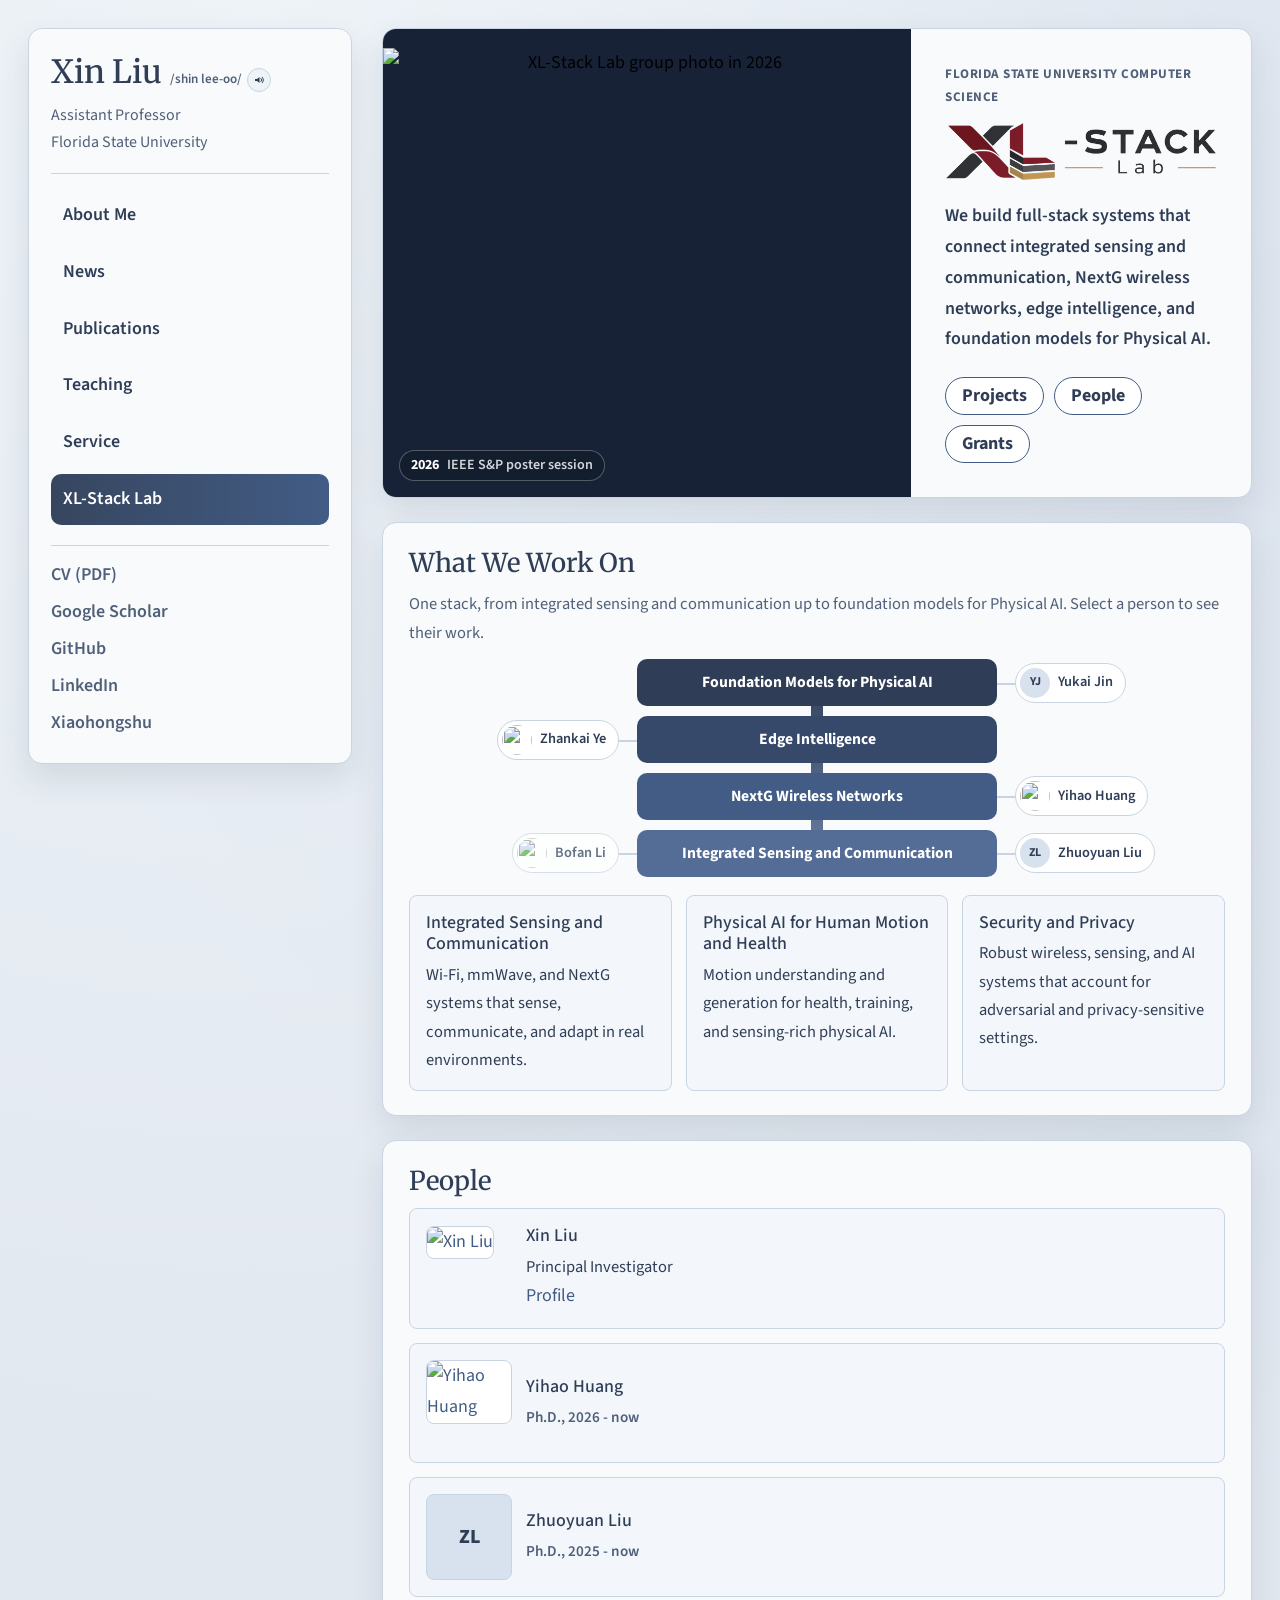
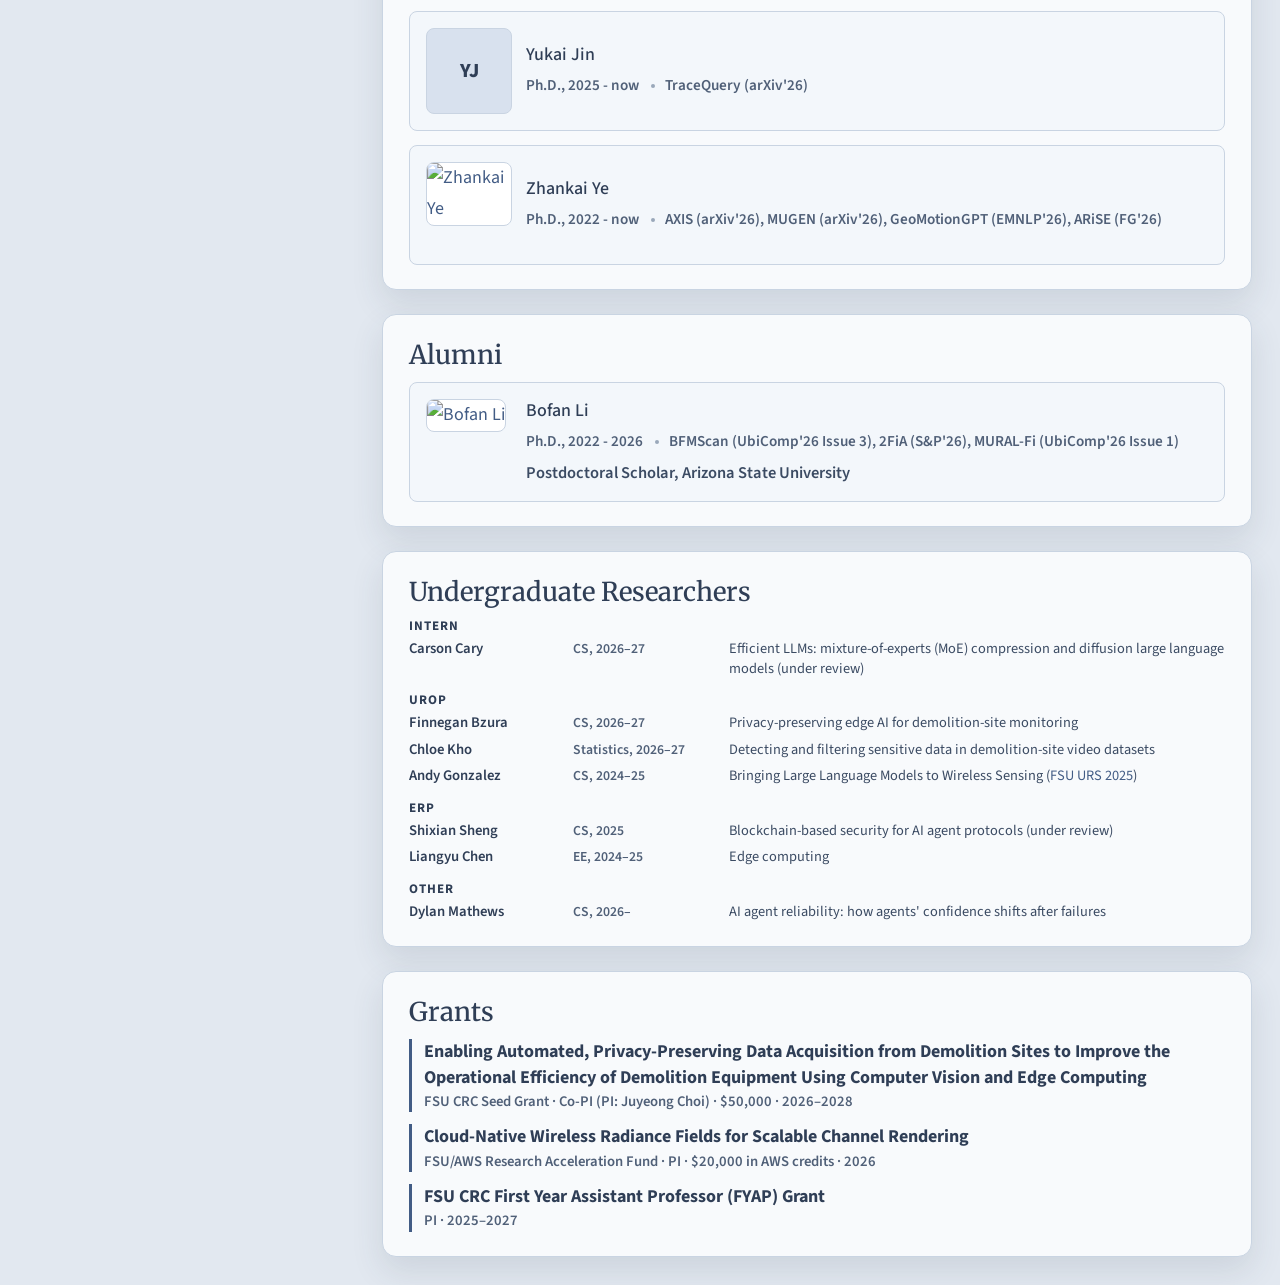
==== lab.html @ 87cdba5b "List TraceQuery as arXiv 2026 with a Paper placeholder, like the other preprints" ====
<!DOCTYPE html>
<html lang="en">
<head>
  <meta charset="UTF-8">
  <meta name="viewport" content="width=device-width, initial-scale=1.0">
  <title>XL-Stack Lab | Xin Liu</title>
  <link rel="icon" type="image/png" href="Figure/headshot.png">
  <link rel="preconnect" href="https://fonts.googleapis.com">
  <link rel="preconnect" href="https://fonts.gstatic.com" crossorigin>
  <link href="https://fonts.googleapis.com/css2?family=Merriweather:wght@700&family=Source+Sans+3:wght@400;500;600;700&display=swap" rel="stylesheet">
  <link rel="stylesheet" href="https://stackpath.bootstrapcdn.com/bootstrap/4.5.0/css/bootstrap.min.css">
  <link rel="stylesheet" href="css/homepage.css?v=20261010-service4">
  <link rel="stylesheet" href="css/lab.css?v=20261011-tree5">
</head>
<body class="lab-page">
  <div class="site-shell">
    <aside class="sidebar" aria-label="Section Navigation">
      <div class="sidebar-inner">
      <div class="brand-block">
        <h1 class="brand-name">
          <span class="name-text">Xin Liu</span>
          <span class="name-meta">
            <span class="pronunciation" aria-label="Pronunciation">/shin lee-oo/</span>
            <button class="audio-btn" id="play-name" type="button" aria-label="Play pronunciation" title="Play pronunciation">
              <svg viewBox="0 0 24 24" aria-hidden="true">
                <path d="M4 14h4l5 4V6L8 10H4z" fill="currentColor"></path>
                <path d="M16 9a4 4 0 0 1 0 6" fill="none" stroke="currentColor" stroke-width="2" stroke-linecap="round"></path>
                <path d="M18.5 6.5a7.5 7.5 0 0 1 0 11" fill="none" stroke="currentColor" stroke-width="2" stroke-linecap="round"></path>
              </svg>
            </button>
          </span>
        </h1>
        <p class="brand-role">
          <button class="brand-role-link" type="button" onclick="window.location.href='https://mapmyvisitors.com/web/1c5sw'" aria-label="Open website visitor analytics page">Assistant Professor</button><br>
          Florida State University
        </p>
        <audio id="name-audio" src="Figure/name_pronun.mp3"></audio>
      </div>
        <nav class="section-nav" id="section-nav">
          <a href="index.html#about" class="section-link">About Me</a>
          <a href="index.html#news" class="section-link">News</a>
          <div class="section-nav-item publication-nav-zone" id="publication-nav-zone">
            <a href="index.html#publications" class="section-link" id="publication-nav-link">Publications</a>
            <div class="area-nav-block publication-area-panel" id="publication-area-panel" aria-hidden="true">
              <div id="area-nav-title" class="area-nav-title">Browse by Research Area</div>
              <nav id="area-nav" class="area-nav" aria-labelledby="area-nav-title">
                <a class="area-nav-link" href="index.html#publications">Selected</a>
                <a class="area-nav-link" href="index.html#publications">Multimodal Sensing &amp; ISAC</a>
                <a class="area-nav-link" href="index.html#publications">Physical AI &amp; Human-Centered Intelligence</a>
                <a class="area-nav-link" href="index.html#publications">Foundation Models &amp; Generative AI</a>
                <a class="area-nav-link" href="index.html#publications">IoT, Edge Intelligence &amp; CPS</a>
                <a class="area-nav-link" href="index.html#publications">NextG Wireless &amp; Networked Systems</a>
                <a class="area-nav-link" href="index.html#publications">Trustworthy AI, Sensing &amp; Security</a>
                <a class="area-nav-link" href="index.html#publications">Battery-Free &amp; Sustainable IoT</a>
                <a class="area-nav-link" href="index.html#publications">All</a>
              </nav>
            </div>
          </div>
          <a href="index.html#teaching" class="section-link">Teaching</a>
          <a href="index.html#service" class="section-link">Service</a>
          <a href="lab.html" class="section-link active">XL-Stack Lab</a>
        </nav>
        <div class="sidebar-meta">
          <a href="./publication/cv_xinliu_fsu.pdf" target="_blank" rel="noopener noreferrer">CV (PDF)</a>
          <a href="https://scholar.google.com/citations?user=w-GyGM4AAAAJ&hl=en" target="_blank" rel="noopener noreferrer">Google Scholar</a>
          <a href="https://github.com/xlstacklab" target="_blank" rel="noopener noreferrer">GitHub</a>
          <a href="https://www.linkedin.com/in/xin-liu-57a834229/" target="_blank" rel="noopener noreferrer">LinkedIn</a>
          <a href="https://www.xiaohongshu.com/user/profile/6011a155000000000101c7c3" target="_blank" rel="noopener noreferrer">Xiaohongshu</a>
        </div>
      </div>
    </aside>

    <main class="content-area lab-content">
      <header class="lab-hero">
        <div class="lab-photo-stage lab-photo-carousel" aria-label="XL-Stack Lab photo carousel">
          <div class="lab-photo-track">
            <figure class="lab-photo-slide" style="--slide-image: url('Figure/group_2026.jpg');">
              <button class="lab-photo-open" type="button" data-photo-src="Figure/group_2026.jpg" data-photo-alt="XL-Stack Lab group photo in 2026" aria-label="Open 2026 XL-Stack Lab photo">
                <img src="Figure/group_2026.jpg" alt="XL-Stack Lab group photo in 2026">
              </button>
              <figcaption>
                <span>2026</span>
                <span>IEEE S&amp;P poster session</span>
              </figcaption>
            </figure>
          </div>
        </div>
        <div class="lab-hero-copy">
          <p class="lab-kicker">Florida State University Computer Science</p>
          <h1 class="lab-logo-title">
            <img src="Figure/xl-stack-logo-horizontal.png" alt="XL-Stack Lab" width="1068" height="232">
          </h1>
          <p>
            We build full-stack systems that connect integrated sensing and communication,
            NextG wireless networks, edge intelligence, and foundation models for Physical AI.
          </p>
          <div class="lab-hero-actions">
            <a href="#projects">Projects</a>
            <a href="#people">People</a>
            <a href="#grants">Grants</a>
          </div>
        </div>
      </header>

      <section id="projects" class="panel lab-focus-panel">
        <div class="panel-head">
          <h2>What We Work On</h2>
        </div>
        <div class="stack-tree-wrap">
          <p class="stack-tree-intro">One stack, from integrated sensing and communication up to foundation models for Physical AI. Select a person to see their work.</p>
          <div class="stack-tree" id="stack-tree"></div>
        </div>
        <div class="focus-grid">
          <article>
            <h3>Integrated Sensing and Communication</h3>
            <p>Wi-Fi, mmWave, and NextG systems that sense, communicate, and adapt in real environments.</p>
          </article>
          <article>
            <h3>Physical AI for Human Motion and Health</h3>
            <p>Motion understanding and generation for health, training, and sensing-rich physical AI.</p>
          </article>
          <article>
            <h3>Security and Privacy</h3>
            <p>Robust wireless, sensing, and AI systems that account for adversarial and privacy-sensitive settings.</p>
          </article>
        </div>
      </section>

      <section id="people" class="panel">
        <div class="panel-head">
          <h2>People</h2>
        </div>
        <div class="people-grid">
          <article class="person-card principal-card">
            <a class="person-photo-link" href="index.html" aria-label="Open Xin Liu profile">
              <img src="Figure/headshot-team.png?v=20260702b" alt="Xin Liu">
            </a>
            <div class="person-copy">
              <h3>Xin Liu</h3>
              <p>Principal Investigator</p>
              <a href="index.html">Profile</a>
            </div>
          </article>
          <article class="person-card">
            <a class="person-photo-link" href="https://timmyisnotfat.github.io/" target="_blank" rel="noopener noreferrer" aria-label="Open Yihao Huang website">
              <img src="Figure/yihao-huang.png" alt="Yihao Huang">
            </a>
            <div class="person-copy">
              <h3><a href="https://timmyisnotfat.github.io/" target="_blank" rel="noopener noreferrer">Yihao Huang</a></h3>
              <p class="person-line"><span class="person-meta">Ph.D., 2026 - now</span></p>
            </div>
          </article>
          <article class="person-card">
            <div class="person-initials">ZL</div>
            <div class="person-copy">
              <h3>Zhuoyuan Liu</h3>
              <p class="person-line"><span class="person-meta">Ph.D., 2025 - now</span></p>
            </div>
          </article>
          <article class="person-card">
            <div class="person-initials">YJ</div>
            <div class="person-copy">
              <h3>Yukai Jin</h3>
              <p class="person-line">
                <span class="person-meta">Ph.D., 2025 - now</span>
                <span class="person-work">TraceQuery (<a href="https://github.com/fish1928/tracequery" target="_blank" rel="noopener noreferrer">arXiv'26</a>)</span>
              </p>
            </div>
          </article>
          <article class="person-card">
            <a class="person-photo-link" href="https://jye16.github.io" target="_blank" rel="noopener noreferrer" aria-label="Open Zhankai Ye website">
              <img src="Figure/zhankai-ye.jpg" alt="Zhankai Ye">
            </a>
            <div class="person-copy">
              <h3><a href="https://jye16.github.io" target="_blank" rel="noopener noreferrer">Zhankai Ye</a></h3>
              <p class="person-line">
                <span class="person-meta">Ph.D., 2022 - now</span>
                <span class="person-work">AXIS (<a href="https://arxiv.org/abs/2610.11005" target="_blank" rel="noopener noreferrer">arXiv'26</a>), MUGEN (<a href="https://arxiv.org/abs/2607.27581" target="_blank" rel="noopener noreferrer">arXiv'26</a>), GeoMotionGPT (<a href="https://arxiv.org/abs/2601.07632" target="_blank" rel="noopener noreferrer">EMNLP'26</a>), ARiSE (<a href="https://doi.org/10.1109/FG67764.2026.11557074" target="_blank" rel="noopener noreferrer">FG'26</a>)</span>
              </p>
            </div>
          </article>
        </div>
      </section>

      <section class="panel">
        <div class="panel-head">
          <h2>Alumni</h2>
        </div>
        <div class="alumni-grid">
          <article class="person-card alumni-card">
            <a class="person-photo-link" href="https://bofan1120.github.io/" target="_blank" rel="noopener noreferrer" aria-label="Open Bofan Li website">
              <img src="Figure/bofan-li.jpg" alt="Bofan Li">
            </a>
            <div class="person-copy">
              <h3><a href="https://bofan1120.github.io/" target="_blank" rel="noopener noreferrer">Bofan Li</a></h3>
              <p class="person-line">
                <span class="person-meta">Ph.D., 2022 - 2026</span>
                <span class="person-work">BFMScan (<a href="https://doi.org/10.1145/3832009" target="_blank" rel="noopener noreferrer">UbiComp'26 Issue 3</a>), 2FiA (<a href="https://doi.org/10.1109/SP63933.2026.00087" target="_blank" rel="noopener noreferrer">S&amp;P'26</a>), MURAL-Fi (<a href="https://doi.org/10.1145/3790111" target="_blank" rel="noopener noreferrer">UbiComp'26 Issue 1</a>)</span>
              </p>
              <p class="person-position"><a href="https://labs.engineering.asu.edu/cnsg/" target="_blank" rel="noopener noreferrer">Postdoctoral Scholar, Arizona State University</a></p>
            </div>
          </article>
        </div>
      </section>

      <section id="undergraduates" class="panel">
        <div class="panel-head">
          <h2>Undergraduate Researchers</h2>
        </div>
        <div class="undergrad-list">
          <div class="undergrad-group">
            <h3 class="undergrad-program">Intern</h3>
            <ul class="undergrad-items">
              <li><span class="undergrad-name">Carson Cary</span> <span class="undergrad-meta">CS, 2026&ndash;27</span><span class="undergrad-topic">Efficient LLMs: mixture-of-experts (MoE) compression and diffusion large language models (under review)</span></li>
            </ul>
          </div>
          <div class="undergrad-group">
            <h3 class="undergrad-program">UROP</h3>
            <ul class="undergrad-items">
              <li><span class="undergrad-name">Finnegan Bzura</span> <span class="undergrad-meta">CS, 2026&ndash;27</span><span class="undergrad-topic">Privacy-preserving edge AI for demolition-site monitoring</span></li>
              <li><span class="undergrad-name">Chloe Kho</span> <span class="undergrad-meta">Statistics, 2026&ndash;27</span><span class="undergrad-topic">Detecting and filtering sensitive data in demolition-site video datasets</span></li>
              <li><span class="undergrad-name">Andy Gonzalez</span> <span class="undergrad-meta">CS, 2024&ndash;25</span><span class="undergrad-topic">Bringing Large Language Models to Wireless Sensing (<a href="https://cre.fsu.edu/research-symposium/18531">FSU URS 2025</a>)</span></li>
            </ul>
          </div>
          <div class="undergrad-group">
            <h3 class="undergrad-program">ERP</h3>
            <ul class="undergrad-items">
              <li><span class="undergrad-name">Shixian Sheng</span> <span class="undergrad-meta">CS, 2025</span><span class="undergrad-topic">Blockchain-based security for AI agent protocols (under review)</span></li>
              <li><span class="undergrad-name">Liangyu Chen</span> <span class="undergrad-meta">EE, 2024&ndash;25</span><span class="undergrad-topic">Edge computing</span></li>
            </ul>
          </div>
          <div class="undergrad-group">
            <h3 class="undergrad-program">Other</h3>
            <ul class="undergrad-items">
              <li><span class="undergrad-name">Dylan Mathews</span> <span class="undergrad-meta">CS, 2026&ndash;</span><span class="undergrad-topic">AI agent reliability: how agents' confidence shifts after failures</span></li>
            </ul>
          </div>
        </div>
      </section>

      <section id="grants" class="panel">
        <div class="panel-head">
          <h2>Grants</h2>
        </div>
        <ul class="grant-list">
          <li>
            <span class="grant-title">Enabling Automated, Privacy-Preserving Data Acquisition from Demolition Sites to Improve the Operational Efficiency of Demolition Equipment Using Computer Vision and Edge Computing</span>
            <span class="grant-meta">FSU CRC Seed Grant &middot; Co-PI (PI: Juyeong Choi) &middot; $50,000 &middot; 2026&ndash;2028</span>
          </li>
          <li>
            <span class="grant-title">Cloud-Native Wireless Radiance Fields for Scalable Channel Rendering</span>
            <span class="grant-meta">FSU/AWS Research Acceleration Fund &middot; PI &middot; $20,000 in AWS credits &middot; 2026</span>
          </li>
          <li>
            <span class="grant-title">FSU CRC First Year Assistant Professor (FYAP) Grant</span>
            <span class="grant-meta">PI &middot; 2025&ndash;2027</span>
          </li>
        </ul>
      </section>

    </main>
  </div>
  <div class="lab-photo-modal" id="lab-photo-modal" aria-hidden="true">
    <button class="lab-photo-modal-backdrop" type="button" data-lab-photo-close aria-label="Close photo viewer"></button>
    <div class="lab-photo-modal-dialog" role="dialog" aria-modal="true" aria-label="Team photo viewer">
      <button class="lab-photo-modal-close" type="button" data-lab-photo-close aria-label="Close photo viewer">&times;</button>
      <img class="lab-photo-modal-img" id="lab-photo-modal-img" alt="">
    </div>
  </div>
  <script>
    document.getElementById("play-name")?.addEventListener("click", () => {
      const audio = document.getElementById("name-audio");
      if (!audio) {
        return;
      }
      audio.currentTime = 0;
      audio.play();
    });

    const photoModal = document.getElementById("lab-photo-modal");
    const photoModalImg = document.getElementById("lab-photo-modal-img");

    document.querySelectorAll(".lab-photo-open").forEach((button) => {
      button.addEventListener("click", () => {
        if (!photoModal || !photoModalImg) {
          return;
        }

        photoModalImg.src = button.dataset.photoSrc || "";
        photoModalImg.alt = button.dataset.photoAlt || "XL-Stack Lab photo";
        photoModal.classList.add("is-open");
        photoModal.setAttribute("aria-hidden", "false");
        document.body.classList.add("lab-photo-modal-open");
      });
    });

    const closePhotoModal = () => {
      if (!photoModal || !photoModalImg) {
        return;
      }

      photoModal.classList.remove("is-open");
      photoModal.setAttribute("aria-hidden", "true");
      document.body.classList.remove("lab-photo-modal-open");
      photoModalImg.removeAttribute("src");
    };

    document.querySelectorAll("[data-lab-photo-close]").forEach((button) => {
      button.addEventListener("click", closePhotoModal);
    });

    document.addEventListener("keydown", (event) => {
      if (event.key === "Escape" && photoModal?.classList.contains("is-open")) {
        closePhotoModal();
      }
    });
  </script>
  <script>
    // XL-Stack tree. Layers are the four directions in the lab tagline, listed top to bottom; keep them broad.
    // Each member is a branch on one layer. Clicking a branch pops up that member's card from the People or
    // Alumni section; clicking the pop-up scrolls to the card. To add a member, add their person card below
    // and one line here (the name must match the card's name).
    const STACK_LAYERS = [
      { id: "fm", name: "Foundation Models for Physical AI" },
      { id: "edge", name: "Edge Intelligence" },
      { id: "net", name: "NextG Wireless Networks" },
      { id: "isac", name: "Integrated Sensing and Communication" },
    ];

    const STACK_PEOPLE = [
      { name: "Yukai Jin", layer: "fm" },
      { name: "Zhankai Ye", layer: "edge" },
      { name: "Yihao Huang", layer: "net" },
      { name: "Bofan Li", layer: "isac", alumni: true },
      { name: "Zhuoyuan Liu", layer: "isac" },
    ];

    (() => {
      const wrap = document.querySelector(".stack-tree-wrap");
      const tree = document.getElementById("stack-tree");
      if (!wrap || !tree) {
        return;
      }

      const cards = new Map();
      document.querySelectorAll(".person-card").forEach((card) => {
        const name = card.querySelector("h3")?.textContent.trim();
        if (name) cards.set(name, card);
      });

      const el = (tag, className, text) => {
        const node = document.createElement(tag);
        if (className) node.className = className;
        if (text) node.textContent = text;
        return node;
      };

      const popover = el("div", "stack-popover");
      popover.hidden = true;
      popover.tabIndex = 0;
      popover.setAttribute("role", "button");
      wrap.append(popover);
      let current = null;

      const close = () => {
        popover.hidden = true;
        current?.button.setAttribute("aria-expanded", "false");
        current = null;
      };

      const jump = () => {
        const card = current && cards.get(current.person.name);
        close();
        if (!card) {
          return;
        }
        card.scrollIntoView({ behavior: "smooth", block: "center" });
        card.classList.remove("is-highlight");
        void card.offsetWidth; // restart the highlight animation
        card.classList.add("is-highlight");
      };

      const open = (person, button) => {
        if (current?.button === button) {
          close();
          return;
        }
        close();
        const card = cards.get(person.name);
        if (!card) {
          return;
        }
        const copy = card.cloneNode(true);
        copy.classList.remove("is-highlight");
        popover.replaceChildren(copy);
        popover.setAttribute("aria-label", `Go to ${person.name}`);
        popover.hidden = false;
        const box = wrap.getBoundingClientRect();
        const anchor = button.getBoundingClientRect();
        const width = popover.offsetWidth;
        const left = Math.min(Math.max(anchor.left - box.left + anchor.width / 2 - width / 2, 0), box.width - width);
        popover.style.left = `${left}px`;
        popover.style.top = `${anchor.bottom - box.top + 8}px`;
        button.setAttribute("aria-expanded", "true");
        current = { person, button };
      };

      popover.addEventListener("click", (event) => {
        if (event.target.closest("a")) {
          return; // links inside the card still open normally
        }
        jump();
      });
      popover.addEventListener("keydown", (event) => {
        if (event.key === "Enter" || event.key === " ") {
          event.preventDefault();
          jump();
        }
      });
      document.addEventListener("click", (event) => {
        if (current && !popover.contains(event.target) && !event.target.closest(".stack-person")) {
          close();
        }
      });
      document.addEventListener("keydown", (event) => {
        if (event.key === "Escape" && current) {
          close();
        }
      });

      STACK_LAYERS.forEach((layer, i) => {
        const row = el("div", "stack-row");
        const left = el("div", "stack-branch stack-branch-left");
        const right = el("div", "stack-branch stack-branch-right");
        const trunk = el("div", "stack-trunk");
        trunk.append(el("span", "stack-layer-name", layer.name));
        STACK_PEOPLE.filter((p) => p.layer === layer.id).forEach((person, k) => {
          const card = cards.get(person.name);
          const button = el("button", `stack-person${person.alumni ? " is-alumni" : ""}`);
          button.type = "button";
          button.setAttribute("aria-expanded", "false");
          const photo = card?.querySelector(".person-photo-link img, .person-card > img");
          const avatar = photo
            ? Object.assign(el("img", "stack-avatar"), { src: photo.getAttribute("src"), alt: "" })
            : el("span", "stack-avatar stack-initials", card?.querySelector(".person-initials")?.textContent.trim() || "");
          button.append(avatar, el("span", "stack-person-name", person.name));
          button.addEventListener("click", () => open(person, button));
          ((i + k) % 2 === 0 ? right : left).append(button); // branches alternate sides going up the trunk
        });
        row.append(left, trunk, right);
        tree.append(row);
      });
    })();
  </script>
</body>
</html>
---- css/homepage.css ----
:root {
  --bg: #e2e8f0;
  --panel-bg: #f8fafc;
  --ink: #2f3e56;
  --muted: #506078;
  --accent: #425c85;
  --accent-strong: #37465f;
  --accent-deep: #2f3e56;
  --accent-soft: #d8e1ee;
  --line: #c9d4e2;
  --shadow: 0 14px 32px rgba(47, 62, 86, 0.12);
  --radius: 14px;
}

* {
  box-sizing: border-box;
}

html {
  scroll-behavior: smooth;
}

body {
  margin: 0;
  font-family: "Source Sans 3", sans-serif;
  font-size: 18px;
  background:
    radial-gradient(circle at 20% 0%, #eef3f8, transparent 48%),
    radial-gradient(circle at 95% 10%, #d7dfeb, transparent 42%),
    var(--bg);
  color: var(--ink);
  line-height: 1.72;
}

body.citation-modal-open,
body.news-image-modal-open,
body.publication-image-modal-open {
  overflow: hidden;
}

a {
  color: var(--accent);
}

.site-shell {
  display: grid;
  grid-template-columns: 324px minmax(0, 1fr);
  gap: 30px;
  max-width: 1540px;
  margin: 0 auto;
  padding: 28px;
}

.sidebar {
  position: relative;
  min-width: 0;
}

.content-area {
  min-width: 0;
}

.sidebar-inner {
  position: sticky;
  top: 20px;
  background: var(--panel-bg);
  border: 1px solid var(--line);
  border-radius: var(--radius);
  box-shadow: var(--shadow);
  padding: 24px 22px;
  max-height: calc(100vh - 40px);
  overflow: auto;
}

.brand-block {
  border-bottom: 1px solid var(--line);
  padding-bottom: 16px;
  margin-bottom: 16px;
}

.brand-name {
  font-family: "Merriweather", serif;
  font-size: 2rem;
  margin: 0;
  line-height: 1.2;
  display: flex;
  align-items: baseline;
  gap: 8px;
  flex-wrap: nowrap;
}

.name-text {
  white-space: nowrap;
}

.name-meta {
  display: inline-flex;
  align-items: center;
  gap: 5px;
  white-space: nowrap;
  font-family: "Source Sans 3", sans-serif;
  font-weight: 600;
}

.brand-role {
  margin: 10px 0 0;
  color: var(--muted);
  font-size: 1rem;
}

.brand-role-link {
  appearance: none;
  -webkit-appearance: none;
  border: 0;
  background: transparent;
  padding: 0;
  margin: 0;
  color: inherit;
  font: inherit;
  text-decoration: none;
  cursor: inherit;
}

.brand-role-link:hover {
  color: inherit;
  text-decoration: none;
}

.brand-role-link:focus-visible {
  outline: none;
}

.section-nav {
  display: flex;
  flex-direction: column;
  gap: 6px;
}

.section-nav-item {
  min-width: 0;
}

.section-nav-item .section-link {
  display: block;
}

.section-link {
  border-radius: 10px;
  padding: 10px 12px;
  font-weight: 600;
  color: var(--accent-deep);
  text-decoration: none;
  transition: transform 0.2s ease, background-color 0.2s ease;
}

.section-link:hover {
  background: #dde5ef;
  transform: translateX(3px);
  text-decoration: none;
}

.section-link.active {
  color: #ffffff;
  background: linear-gradient(90deg, var(--accent-strong) 0%, var(--accent) 100%);
}

.publication-nav-zone.is-open .section-link:not(.active) {
  background: #dde5ef;
  transform: translateX(3px);
  text-decoration: none;
}

.area-nav-block {
  margin: 0 0 0 12px;
}

.publication-area-panel {
  max-height: 0;
  opacity: 0;
  overflow: hidden;
  padding-top: 0;
  pointer-events: none;
  transform: translateY(-4px);
  transition: max-height 0.18s ease, opacity 0.16s ease, transform 0.16s ease, padding-top 0.16s ease;
}

.publication-area-panel.is-open {
  max-height: 430px;
  padding-top: 7px;
  opacity: 1;
  pointer-events: auto;
  transform: translateY(0);
}

.area-nav-title {
  font-size: 0.78rem;
  letter-spacing: 0.02em;
  color: var(--muted);
  text-transform: uppercase;
  font-weight: 700;
  margin-bottom: 7px;
}

.area-nav {
  display: grid;
  gap: 2px;
  margin-left: 3px;
  padding-left: 13px;
  border-left: 1px solid rgba(80, 96, 120, 0.32);
}

.area-nav-link {
  appearance: none;
  -webkit-appearance: none;
  position: relative;
  width: 100%;
  border: 0;
  background: transparent;
  color: var(--muted);
  padding: 2px 0 2px 10px;
  font: inherit;
  font-size: 0.88rem;
  font-weight: 600;
  line-height: 1.3;
  text-align: left;
  white-space: normal;
  cursor: pointer;
  transition: color 0.16s ease, transform 0.16s ease;
}

.area-nav-link::before {
  content: "";
  position: absolute;
  left: -13px;
  top: 50%;
  width: 9px;
  border-top: 1px solid rgba(80, 96, 120, 0.28);
  transform: translateY(-50%);
}

.area-nav-link.active,
.area-nav-link:hover {
  color: var(--accent-deep);
  transform: translateX(2px);
}

.area-nav-link.active {
  font-weight: 700;
}

.area-nav-link.active::before,
.area-nav-link:hover::before {
  border-color: var(--accent);
}

.area-nav-link:focus-visible {
  outline: 2px solid var(--accent);
  outline-offset: 2px;
}

.sidebar-meta {
  margin-top: 20px;
  border-top: 1px solid var(--line);
  padding-top: 14px;
  display: grid;
  gap: 6px;
}

.sidebar-meta a {
  text-decoration: none;
  color: var(--muted);
  font-weight: 600;
}

.content-area {
  display: grid;
  gap: 24px;
  max-width: 1180px;
}

.hero,
.panel {
  background: var(--panel-bg);
  border-radius: var(--radius);
  border: 1px solid var(--line);
  box-shadow: var(--shadow);
}

.hero {
  display: grid;
  grid-template-columns: 230px 1fr;
  gap: 24px;
  padding: 28px;
  align-items: center;
}

.hero-photo-wrap {
  position: relative;
}

.hero-photo {
  width: 100%;
  border-radius: 16px;
  border: 1px solid var(--line);
}

.hero-content h2 {
  margin: 0;
  font-size: 1.4rem;
}

.research-constellation {
  margin: 24px 0 26px;
  padding: 22px 0 24px;
  border-top: 1px solid var(--line);
  border-bottom: 1px solid var(--line);
}

.research-map-heading {
  display: flex;
  align-items: flex-start;
  justify-content: space-between;
  gap: 16px;
  margin-bottom: 8px;
}

.research-map-heading h3 {
  margin: 0 0 3px;
  color: var(--accent-deep);
  font-family: "Merriweather", serif;
  font-size: 1.2rem;
}

.research-map-heading p,
.research-map-focus {
  margin: 0;
  color: var(--muted);
  font-size: 0.86rem;
  line-height: 1.4;
}

.research-map-focus {
  min-height: 30px;
  margin-bottom: 10px;
  font-weight: 600;
}

.research-map-focus strong {
  color: var(--accent-deep);
}

.research-map-focus .research-path-separator {
  padding: 0 5px;
  color: #8a99ac;
}

.research-map-layout {
  display: grid;
  grid-template-columns: 136px minmax(0, 1fr);
  gap: 12px;
  align-items: stretch;
}

.research-map-axis {
  /* Same six layer colors, positioned at each layer's centre so the axis
     gradient lines up with the stack beside it. */
  --axis-stops:
    #007aff 0%, #007aff 8.33%, #32ade6 25%, #30b0c7 41.67%,
    #00c7be 58.33%, #34c759 75%, #ff9500 91.67%, #ff9500 100%;
  --axis-top: #007aff;
  --axis-bottom: #ff9500;
  display: grid;
  grid-template-columns: 1fr 1fr;
  gap: 8px;
  min-height: 680px;
}

.research-axis-arrow {
  position: relative;
  min-width: 0;
  color: #1d1d1f;
}

.research-axis-arrow::before {
  content: "";
  position: absolute;
  left: 50%;
  top: 20px;
  bottom: 20px;
  width: 5px;
  border-radius: 999px;
  background: linear-gradient(180deg in oklch, var(--axis-stops));
  transform: translateX(-50%);
}

.research-axis-up::before {
  left: 50%;
}

.research-axis-down::before {
  left: 50%;
}

.research-axis-arrow::after {
  content: "";
  position: absolute;
  left: 50%;
  width: 0;
  height: 0;
  border-right: 10px solid transparent;
  border-left: 10px solid transparent;
  transform: translateX(-50%);
}

.research-axis-up::after {
  left: 50%;
  top: 2px;
  border-bottom: 0;
  border-top: 0;
  border-right-width: 11px;
  border-left-width: 11px;
  border-bottom: 18px solid var(--axis-top);
}

.research-axis-down::after {
  left: 50%;
  bottom: 2px;
  border-top: 18px solid var(--axis-bottom);
}

.research-axis-arrow span {
  position: absolute;
  left: 50%;
  top: 50%;
  z-index: 1;
  display: flex;
  flex-direction: column;
  align-items: center;
  gap: 15px;
  width: 104px;
  padding: 4px 0;
  background: transparent;
  font-size: 0.95rem;
  font-weight: 800;
  letter-spacing: 0;
  line-height: 1;
  white-space: nowrap;
}

/* Opaque panel-colored labels cut the line into segments: it stops before
   each word and picks up again after it. */
.research-axis-arrow span b {
  position: relative;
  display: block;
  padding: 5px 7px;
  border-radius: 999px;
  background: var(--panel-bg);
  font: inherit;
  text-align: center;
}

/* Apple's accessible light-mode variants of the same four layer hues. */
.research-axis-arrow span b:nth-child(1) { color: #0040dd; }
.research-axis-arrow span b:nth-child(2) { color: #0071a4; }
.research-axis-arrow span b:nth-child(3) { color: #248a3d; }
.research-axis-arrow span b:nth-child(4) { color: #c93400; }

.research-axis-up span,
.research-axis-down span {
  transform: translate(-50%, -50%);
}

.research-map-canvas {
  --map-accent: #007aff;
  position: relative;
  display: grid;
  grid-template-columns: minmax(340px, 0.4fr) minmax(0, 0.6fr);
  min-width: 0;
  min-height: 680px;
  overflow: hidden;
  border-block: 1px solid #d2d2d7;
  background: #ffffff;
}

.research-map-links {
  position: absolute;
  inset: 0;
  z-index: 3;
  width: 100%;
  height: 100%;
  overflow: visible;
  pointer-events: none;
}

.research-map-path-shadow,
.research-map-path {
  fill: none;
  stroke-linecap: round;
}

.research-map-path-shadow {
  stroke: rgba(255, 255, 255, 0.92);
  stroke-width: 9;
}

.research-map-path {
  stroke: #007aff;
  stroke-width: 3.5;
  stroke-dasharray: 9 7;
  animation: research-path-flow 1.7s linear infinite;
}

.research-map-layers {
  position: relative;
  z-index: 2;
  grid-column: 1;
  min-width: 0;
}

/* Apple HIG system colors (systemBlue -> Cyan -> Teal -> Mint -> Green ->
   Orange). Each layer blends toward its neighbours so the whole column reads
   as one continuous gradient. */
.research-map-layer {
  --layer-color: #007aff;
  --layer-prev: var(--layer-color);
  --layer-next: var(--layer-color);
  display: flex;
  flex-direction: column;
  min-height: 113.33px;
  border-top: 1px solid rgba(255, 255, 255, 0.32);
  background: linear-gradient(
    180deg in oklch,
    color-mix(in oklch, var(--layer-prev), var(--layer-color)),
    var(--layer-color) 50%,
    color-mix(in oklch, var(--layer-color), var(--layer-next))
  );
}

.research-map-layer:first-child {
  border-top: 0;
}

.research-map-layer[data-layer="applications"] { --layer-color: #007aff; --layer-next: #32ade6; }
.research-map-layer[data-layer="models"] { --layer-color: #32ade6; --layer-prev: #007aff; --layer-next: #30b0c7; }
.research-map-layer[data-layer="networks"] { --layer-color: #30b0c7; --layer-prev: #32ade6; --layer-next: #00c7be; }
.research-map-layer[data-layer="sensing"] { --layer-color: #00c7be; --layer-prev: #30b0c7; --layer-next: #34c759; }
.research-map-layer[data-layer="signals"] { --layer-color: #34c759; --layer-prev: #00c7be; --layer-next: #ff9500; }
.research-map-layer[data-layer="physical"] { --layer-color: #ff9500; --layer-prev: #34c759; }

.research-map-layer h4 {
  margin: 0;
  padding: 10px 8px 3px;
  color: #ffffff;
  font-family: "Merriweather", serif;
  font-size: 0.82rem;
  font-weight: 900;
  line-height: 1.2;
  text-align: center;
  text-shadow: 0 1px 2px rgba(0, 0, 0, 0.18);
  white-space: nowrap;
  transition: opacity 0.22s ease, color 0.22s ease;
}

.research-map-layer[data-layer="physical"] h4 {
  font-size: 0.75rem;
}

.research-map-network {
  display: flex;
  flex: 1;
  align-items: center;
  min-width: 0;
  padding: 3px 10px 9px;
}

.research-map-concepts {
  display: flex;
  flex: 1;
  align-items: center;
  justify-content: center;
  flex-wrap: wrap;
  gap: 6px 10px;
  min-width: 0;
}

.research-concept-node {
  position: relative;
  z-index: 4;
  flex: 0 0 auto;
  max-width: none;
  min-height: 26px;
  padding: 5px 11px;
  border: 0;
  border-radius: 999px;
  background: rgba(255, 255, 255, 0.86);
  color: #1d1d1f;
  font: inherit;
  font-size: 0.82rem;
  font-weight: 800;
  line-height: 1.18;
  cursor: pointer;
  text-align: left;
  white-space: nowrap;
  box-shadow: 0 1px 3px rgba(0, 0, 0, 0.08);
  transition: opacity 0.2s ease, color 0.2s ease, scale 0.2s ease, background 0.2s ease, box-shadow 0.2s ease;
}

.research-concept-node:hover,
.research-concept-node:focus-visible {
  background: #ffffff;
  color: var(--layer-color);
  scale: 1.04;
}

.research-map-papers {
  display: none;
}

.research-paper-cloud {
  position: relative;
  z-index: 2;
  grid-column: 2;
  min-width: 0;
  min-height: 680px;
  background: #ffffff;
}

.research-paper-node {
  --paper-color: #007aff;
  --paper-x: 50%;
  --paper-y: 50%;
  --paper-drift-x: 8px;
  --paper-drift-y: 5px;
  position: absolute;
  left: var(--paper-x);
  top: var(--paper-y);
  z-index: 4;
  display: flex;
  flex-direction: column;
  align-items: center;
  justify-content: center;
  width: var(--paper-size, 72px);
  height: var(--paper-size, 72px);
  min-height: 0;
  translate: -50% -50%;
  appearance: none;
  border: 2px solid transparent;
  border-radius: 50%;
  background: var(--paper-color);
  padding: 7px;
  color: #ffffff;
  font: inherit;
  font-size: var(--paper-font-size, 0.62rem);
  font-weight: 800;
  line-height: 1.15;
  text-align: center;
  text-shadow: 0 1px 2px rgba(0, 0, 0, 0.18);
  cursor: pointer;
  box-shadow: 0 6px 18px color-mix(in srgb, var(--paper-color) 32%, transparent);
  transition: opacity 0.25s ease, color 0.2s ease, background 0.2s ease, border-color 0.2s ease, scale 0.2s ease, box-shadow 0.2s ease;
  animation: research-paper-float var(--paper-duration, 8s) ease-in-out var(--paper-delay, 0s) infinite alternate;
}

.research-paper-venue {
  display: block;
  margin-top: 3px;
  color: rgba(255, 255, 255, 0.9);
  font-size: max(0.5rem, calc(var(--paper-font-size, 0.62rem) - 0.08rem));
  font-weight: 700;
  line-height: 1;
  transition: color 0.2s ease;
}

.research-paper-node:hover,
.research-paper-node:focus-visible {
  z-index: 8;
  scale: 1.1;
  box-shadow: 0 0 0 3px #ffffff, 0 0 0 5px var(--paper-color), 0 10px 26px color-mix(in srgb, var(--paper-color) 40%, transparent);
}

.research-paper-node:focus-visible,
.research-concept-node:focus-visible {
  outline: 2px solid #ffffff;
  outline-offset: 2px;
}

.research-map-canvas.has-selection .research-paper-node,
.research-map-canvas.has-selection .research-concept-node,
.research-map-canvas.has-concept-selection .research-paper-node,
.research-map-canvas.has-concept-selection .research-concept-node {
  opacity: 0.18;
}

.research-map-canvas.has-selection .research-map-layer h4 {
  opacity: 0.08;
}

.research-map-canvas.has-selection .research-map-layer.is-layer-active h4 {
  opacity: 1;
  color: #ffffff;
}

.research-map-canvas.has-selection .research-paper-node.is-active,
.research-map-canvas.has-selection .research-concept-node.is-active,
.research-map-canvas.has-concept-selection .research-paper-node.is-related,
.research-map-canvas.has-concept-selection .research-concept-node.is-active {
  opacity: 1;
}

.research-map-canvas.has-concept-selection .research-paper-node.is-related {
  box-shadow: 0 0 0 3px #ffffff, 0 0 0 5px var(--paper-color), 0 8px 22px color-mix(in srgb, var(--paper-color) 36%, transparent);
}

.research-paper-node.is-active {
  z-index: 9;
  border-color: var(--paper-color);
  background: #ffffff;
  color: var(--paper-color);
  text-shadow: none;
  scale: 1.16;
  box-shadow: 0 0 0 6px color-mix(in srgb, var(--paper-color) 22%, transparent), 0 12px 30px color-mix(in srgb, var(--paper-color) 38%, transparent);
}

.research-paper-node.is-active .research-paper-venue {
  color: color-mix(in srgb, var(--paper-color) 72%, #1d1d1f);
}

.research-concept-node.is-active {
  color: var(--layer-color);
  scale: 1.08;
  background: #ffffff;
  box-shadow: 0 0 0 3px rgba(255, 255, 255, 0.55), 0 6px 16px rgba(0, 0, 0, 0.16);
}

.research-map-canvas.has-selection .research-paper-node {
  animation-play-state: paused;
}

.research-paper-preview {
  --preview-x: 16px;
  --preview-y: 16px;
  position: absolute;
  left: var(--preview-x);
  top: var(--preview-y);
  z-index: 12;
  width: min(280px, calc(100% - 20px));
  padding: 13px 14px 12px;
  border: 1px solid color-mix(in srgb, var(--accent) 28%, white);
  border-radius: 7px;
  background: rgba(255, 255, 255, 0.97);
  box-shadow: 0 16px 36px rgba(38, 53, 76, 0.18);
  color: var(--ink);
}

.research-paper-preview::before {
  content: "";
  position: absolute;
  left: -7px;
  top: 50%;
  width: 12px;
  height: 12px;
  border-bottom: 1px solid color-mix(in srgb, var(--accent) 28%, white);
  border-left: 1px solid color-mix(in srgb, var(--accent) 28%, white);
  background: inherit;
  transform: translateY(-50%) rotate(45deg);
}

.research-paper-preview[data-side="left"]::before {
  right: -7px;
  left: auto;
  border-right: 1px solid color-mix(in srgb, var(--accent) 28%, white);
  border-left: 0;
  transform: translateY(-50%) rotate(-45deg);
}

.research-preview-title {
  color: var(--accent-deep);
  font-size: 0.86rem;
  font-weight: 900;
  line-height: 1.25;
}

.research-preview-authors {
  margin-top: 6px;
  color: var(--ink);
  font-size: 0.75rem;
  font-weight: 600;
  line-height: 1.35;
}

.research-preview-venue {
  margin-top: 6px;
  color: var(--muted);
  font-size: 0.74rem;
  font-weight: 800;
}

.research-preview-actions {
  display: flex;
  flex-wrap: wrap;
  gap: 6px;
  margin-top: 9px;
}

.research-preview-action {
  appearance: none;
  border: 1px solid color-mix(in srgb, var(--accent) 28%, white);
  border-radius: 4px;
  background: #f7fafc;
  color: var(--accent-deep);
  padding: 4px 7px;
  font: inherit;
  font-size: 0.72rem;
  font-weight: 800;
  line-height: 1;
  text-decoration: none;
  cursor: pointer;
}

.research-preview-action:hover,
.research-preview-action:focus-visible {
  border-color: var(--accent);
  background: #eef3f8;
  color: var(--accent-deep);
}

@keyframes research-path-flow {
  to { stroke-dashoffset: -32; }
}

@keyframes research-paper-float {
  0% { transform: translate(calc(var(--paper-drift-x) * -0.45), calc(var(--paper-drift-y) * -0.35)) rotate(-1.5deg); }
  45% { transform: translate(var(--paper-drift-x), calc(var(--paper-drift-y) * -1)) rotate(1.2deg); }
  100% { transform: translate(calc(var(--paper-drift-x) * -0.85), var(--paper-drift-y)) rotate(-0.8deg); }
}

.xl-stack-figure[hidden] {
  display: none;
}

.xl-stack-figure {
  margin: 24px 0 26px;
  padding: 22px 0 24px;
  border-top: 1px solid var(--line);
  border-bottom: 1px solid var(--line);
}

.xl-stack-heading {
  display: flex;
  justify-content: space-between;
  align-items: flex-end;
  gap: 20px;
  margin-bottom: 18px;
}

.xl-stack-heading h3 {
  margin: 0 0 4px;
  color: var(--accent-deep);
  font-family: "Merriweather", serif;
  font-size: 1.2rem;
}

.xl-stack-heading p {
  margin: 0;
  color: var(--muted);
  font-size: 0.95rem;
  line-height: 1.45;
}

.xl-stack-objectives {
  display: flex;
  flex-wrap: wrap;
  justify-content: flex-end;
  gap: 5px 14px;
  max-width: 300px;
  color: var(--accent-deep);
  font-size: 0.82rem;
  font-weight: 700;
}

.xl-stack-objectives span {
  display: inline-flex;
  align-items: center;
  gap: 6px;
}

.xl-stack-objectives span::before {
  content: "";
  width: 7px;
  height: 7px;
  background: #6f819b;
}

.xl-stack-diagram {
  display: grid;
  grid-template-columns: 150px minmax(0, 1fr) 150px;
  gap: 12px;
  align-items: stretch;
}

.xl-stack-core {
  overflow: hidden;
  border: 2px solid #8798ad;
  border-radius: 4px;
  background: #ffffff;
  box-shadow: 0 10px 28px rgba(47, 62, 86, 0.13);
}

.xl-stack-band {
  --stack-color: #007aff;
  --stack-prev: var(--stack-color);
  --stack-next: var(--stack-color);
  --stack-accent: var(--stack-color);
  padding: 15px 16px 16px;
  border-top: 1px solid rgba(255, 255, 255, 0.32);
  border-bottom: 0;
  background: linear-gradient(
    180deg in oklch,
    color-mix(in oklch, var(--stack-prev), var(--stack-color)),
    var(--stack-color) 50%,
    color-mix(in oklch, var(--stack-color), var(--stack-next))
  );
  transition: filter 0.18s ease;
}

.xl-stack-band:last-child {
  border-bottom: 0;
}

.xl-stack-band:hover,
.xl-stack-band:focus-within {
  position: relative;
  z-index: 1;
  filter: saturate(1.12);
}

.xl-stack-layer-6 { --stack-color: #007aff; --stack-next: #32ade6; }
.xl-stack-layer-5 { --stack-color: #32ade6; --stack-prev: #007aff; --stack-next: #30b0c7; }
.xl-stack-layer-4 { --stack-color: #30b0c7; --stack-prev: #32ade6; --stack-next: #00c7be; }
.xl-stack-layer-3 { --stack-color: #00c7be; --stack-prev: #30b0c7; --stack-next: #34c759; }
.xl-stack-layer-2 { --stack-color: #34c759; --stack-prev: #00c7be; --stack-next: #ff9500; }
.xl-stack-layer-1 { --stack-color: #ff9500; --stack-prev: #34c759; }

.xl-stack-band > h4 {
  margin: 0 0 11px;
  color: #ffffff;
  font-family: "Merriweather", serif;
  font-size: 1.12rem;
  font-weight: 900;
  line-height: 1.25;
  text-shadow: 0 1px 2px rgba(0, 0, 0, 0.18);
}

.xl-stack-topic-grid {
  display: grid;
  grid-template-columns: repeat(3, minmax(0, 1fr));
  gap: 8px;
}

.xl-stack-topic {
  min-width: 0;
  padding: 9px 10px 10px;
  border: 0;
  border-radius: 10px;
  background: rgba(255, 255, 255, 0.92);
  box-shadow: 0 1px 3px rgba(0, 0, 0, 0.08);
}

.xl-stack-topic > strong {
  display: block;
  margin-bottom: 6px;
  color: #1d1d1f;
  font-size: 0.8rem;
  font-weight: 800;
  line-height: 1.25;
}

.xl-stack-work-list {
  display: flex;
  flex-direction: column;
  align-items: flex-start;
  gap: 4px;
  min-width: 0;
}

.stack-paper-link,
.stack-paper-entry {
  position: relative;
  display: block;
  width: 100%;
  min-width: 0;
  padding-left: 10px;
  color: var(--ink);
  font-size: 0.72rem;
  font-weight: 700;
  line-height: 1.3;
  text-align: left;
}

.stack-paper-link::before,
.stack-paper-entry::before {
  content: "";
  position: absolute;
  left: 0;
  top: 0.48em;
  width: 5px;
  height: 5px;
  background: var(--stack-color);
}

.stack-paper-link {
  appearance: none;
  border: 0;
  background: transparent;
  padding-top: 0;
  padding-right: 0;
  padding-bottom: 0;
  font: inherit;
  font-size: 0.72rem;
  font-weight: 700;
  cursor: pointer;
}

.stack-paper-link:hover {
  color: var(--stack-accent);
  text-decoration: underline;
}

.stack-paper-link:focus-visible {
  outline: 2px solid var(--stack-accent);
  outline-offset: 2px;
}

.stack-paper-link small,
.stack-paper-entry small {
  color: var(--muted);
  font-size: 0.67rem;
  font-weight: 600;
}

.xl-stack-flow {
  position: relative;
  min-width: 0;
  min-height: 1050px;
  color: var(--accent);
}

.xl-stack-flow-down {
  color: #009b7a;
}

.xl-stack-flow svg {
  position: absolute;
  inset: 68px 0 68px;
  width: 100%;
  height: calc(100% - 136px);
  overflow: visible;
}

.xl-flow-track,
.xl-flow-motion {
  fill: none;
  stroke: currentColor;
  stroke-linecap: round;
  stroke-linejoin: round;
  vector-effect: non-scaling-stroke;
}

.xl-flow-track {
  stroke-width: 14;
  opacity: 0.18;
}

.xl-flow-motion {
  stroke-width: 4;
  stroke-dasharray: 10 13;
  animation: xl-flow-up 2.2s linear infinite;
}

.xl-flow-leaf-tail,
.xl-flow-arrowhead {
  fill: currentColor;
  opacity: 0.82;
  vector-effect: non-scaling-stroke;
}

.xl-stack-flow-down .xl-flow-motion {
  animation-name: xl-flow-down;
}

.xl-flow-copy {
  position: absolute;
  top: 50%;
  left: 50%;
  width: 126px;
  padding: 9px 4px;
  background: var(--panel-bg);
  transform: translate(-50%, -50%);
  text-align: center;
}

.xl-flow-copy strong,
.xl-flow-end strong {
  display: block;
  color: var(--accent-deep);
  font-size: 0.95rem;
  line-height: 1.3;
}

.xl-flow-copy span,
.xl-flow-end span {
  display: block;
  margin-top: 5px;
  color: var(--muted);
  font-size: 0.73rem;
  font-weight: 600;
  line-height: 1.35;
}

.xl-flow-end {
  position: absolute;
  left: 0;
  width: 100%;
  text-align: center;
}

.xl-flow-end-top {
  top: 0;
}

.xl-flow-end-bottom {
  bottom: 0;
}

@keyframes xl-flow-up {
  to { stroke-dashoffset: -40; }
}

@keyframes xl-flow-down {
  to { stroke-dashoffset: 40; }
}

@media (prefers-reduced-motion: reduce) {
  .research-map-path,
  .research-concept-node,
  .research-paper-node {
    animation: none;
  }

  .xl-flow-motion {
    animation: none;
  }

  .xl-stack-band {
    transition: none;
  }
}

.pronunciation {
  margin: 0;
  color: var(--muted);
  font-size: 0.82rem;
  line-height: 1;
}

.audio-btn {
  margin: 0;
  width: 24px;
  height: 24px;
  padding: 0;
  border: 1px solid var(--line);
  background: #eef3f8;
  color: var(--accent-deep);
  border-radius: 999px;
  cursor: pointer;
  display: inline-flex;
  align-items: center;
  justify-content: center;
  flex: 0 0 auto;
  line-height: 1;
}

.audio-btn:hover {
  background: var(--accent-soft);
}

.audio-btn:focus-visible {
  outline: 2px solid var(--accent);
  outline-offset: 2px;
}

.audio-btn svg {
  width: 12px;
  height: 12px;
}

.hero-lead {
  margin: 0 0 16px;
  font-size: 1.16rem;
  font-weight: 600;
  color: var(--accent-deep);
  max-width: 64ch;
}

.hero-actions {
  margin: 0 0 16px;
}

.cv-btn {
  display: inline-flex;
  align-items: center;
  justify-content: center;
  padding: 8px 16px;
  border-radius: 999px;
  border: 1px solid var(--accent);
  background: var(--accent);
  color: #ffffff;
  font-size: 0.95rem;
  font-weight: 700;
  line-height: 1;
  text-decoration: none;
}

.cv-btn:hover {
  background: var(--accent-strong);
  border-color: var(--accent-strong);
  color: #ffffff;
  text-decoration: none;
}

.contact-grid {
  display: grid;
  grid-template-columns: repeat(2, minmax(0, 1fr));
  gap: 10px 18px;
}

.contact-wide {
  grid-column: 1 / -1;
}

.contact-label {
  font-size: 0.82rem;
  letter-spacing: 0.02em;
  text-transform: uppercase;
  color: var(--muted);
}

.panel {
  padding: 24px 26px;
}

.panel-head {
  display: flex;
  justify-content: space-between;
  align-items: baseline;
  gap: 10px;
  margin-bottom: 12px;
}

.panel-head h2 {
  font-family: "Merriweather", serif;
  margin: 0;
  font-size: 1.62rem;
  color: var(--accent-deep);
}

.panel p,
.timeline-item,
.pub-authors,
.pub-venue,
.eval-links,
.student-list {
  font-size: 1.03rem;
}

.timeline {
  display: grid;
  gap: 12px;
}

.news-panel {
  --news-visible-height: 760px;
}

.news-panel .panel-head {
  margin-bottom: 10px;
}

.news-scroll {
  max-height: var(--news-visible-height);
  overflow-y: auto;
  overscroll-behavior: contain;
  padding-right: 10px;
  scrollbar-gutter: stable;
}

.news-scroll::after {
  content: "";
  position: sticky;
  bottom: -1px;
  display: block;
  height: 18px;
  margin-top: -18px;
  pointer-events: none;
  background: linear-gradient(180deg, rgba(248, 250, 252, 0), var(--panel-bg));
}

.news-scroll::-webkit-scrollbar {
  width: 9px;
}

.news-scroll::-webkit-scrollbar-track {
  background: #edf2f7;
  border-radius: 999px;
}

.news-scroll::-webkit-scrollbar-thumb {
  background: #b6c3d4;
  border-radius: 999px;
  border: 2px solid #edf2f7;
}

.news-scroll::-webkit-scrollbar-thumb:hover {
  background: #8fa2bb;
}

.news-media-grid {
  display: flex;
  flex-wrap: wrap;
  justify-content: center;
  gap: 8px;
  margin-top: 8px;
}

.news-media-grid img {
  width: 260px;
  height: 156px;
  display: block;
  object-fit: contain;
  object-position: center;
  border-radius: 8px;
  border: 1px solid var(--line);
  background: #edf2f7;
}

.news-media-button {
  appearance: none;
  -webkit-appearance: none;
  display: block;
  border: 0;
  background: transparent;
  padding: 0;
  cursor: zoom-in;
}

.news-media-button:hover img {
  border-color: #8fa2bb;
  box-shadow: 0 10px 24px rgba(47, 62, 86, 0.16);
}

.news-media-button:focus-visible {
  outline: 2px solid var(--accent);
  outline-offset: 3px;
  border-radius: 8px;
}

.timeline-item {
  border-left: 3px solid #bcc9da;
  padding-left: 12px;
}

.news-item {
  display: grid;
  grid-template-columns: 34px minmax(0, 1fr);
  gap: 10px;
  align-items: start;
}

.news-icon {
  width: 34px;
  height: 34px;
  display: inline-flex;
  align-items: center;
  justify-content: center;
  color: var(--accent);
}

.news-icon svg {
  width: 22px;
  height: 22px;
  fill: none;
  stroke: currentColor;
  stroke-width: 1.8;
  stroke-linecap: round;
  stroke-linejoin: round;
}

.news-copy {
  min-width: 0;
}

.timeline-item strong {
  color: var(--accent-strong);
}

.pub-controls {
  border: 1px solid var(--line);
  border-radius: 12px;
  padding: 14px;
  margin-bottom: 16px;
  background: #edf2f8;
}

.pub-filter-title {
  color: var(--muted);
  font-weight: 700;
  margin-bottom: 8px;
}

.pub-filters {
  display: flex;
  flex-wrap: wrap;
  gap: 8px;
}

.pub-filter-btn {
  border: 1px solid #b9c8da;
  background: #f9fbfd;
  color: var(--accent-deep);
  border-radius: 999px;
  padding: 5px 11px;
  font-size: 0.9rem;
  font-weight: 600;
  cursor: pointer;
}

.pub-filter-btn.active,
.pub-filter-btn:hover {
  background: var(--accent);
  color: #ffffff;
  border-color: var(--accent);
}

.pub-result-meta {
  margin-top: 8px;
  color: var(--muted);
  font-size: 0.9rem;
}

.publication-groups {
  display: grid;
  gap: 16px;
}

.pub-group {
  border: 1px solid var(--line);
  border-radius: 12px;
  padding: 16px;
  background: #f9fbfd;
}

.pub-group-head {
  display: flex;
  justify-content: space-between;
  align-items: center;
  gap: 12px;
  margin-bottom: 12px;
}

.pub-group-title {
  margin: 0;
  font-size: 1.2rem;
  color: var(--accent-deep);
}

.pub-count {
  color: var(--muted);
  font-size: 0.9rem;
}

.pub-list {
  display: grid;
  gap: 12px;
}

.pub-item {
  display: grid;
  grid-template-columns: 160px minmax(0, 1fr);
  gap: 16px;
  align-items: start;
  border: 1px solid var(--line);
  border-radius: 10px;
  padding: 12px;
}

.pub-item-map-focus {
  animation: pub-map-focus 1.8s ease;
}

@keyframes pub-map-focus {
  0%,
  100% {
    box-shadow: none;
  }
  18%,
  72% {
    box-shadow: 0 0 0 4px rgba(74, 111, 165, 0.16);
  }
}

.pub-thumb {
  width: 160px;
  height: 112px;
  display: flex;
  align-items: center;
  justify-content: center;
  padding: 10px;
  background: #ffffff;
  border-radius: 8px;
  border: 1px solid var(--line);
}

.pub-thumb img {
  display: block;
  max-width: 100%;
  max-height: 100%;
  width: auto;
  height: auto;
  object-fit: contain;
}

.pub-thumb-button {
  appearance: none;
  -webkit-appearance: none;
  width: 100%;
  height: 100%;
  display: flex;
  align-items: center;
  justify-content: center;
  padding: 0;
  border: 0;
  background: transparent;
  cursor: zoom-in;
}

.pub-thumb-button:hover img {
  transform: scale(1.035);
}

.pub-thumb-button:focus-visible {
  outline: 2px solid var(--accent);
  outline-offset: 4px;
  border-radius: 6px;
}

.pub-thumb-button img {
  transition: transform 160ms ease;
}

.pub-content {
  min-width: 0;
}

.pub-title {
  font-weight: 700;
  line-height: 1.35;
  margin-bottom: 6px;
}

.pub-authors,
.pub-venue {
  color: #3b4b63;
  font-weight: 400;
  font-style: normal;
}

.author-self {
  font-weight: 700;
  color: #2f3e56;
}

.pub-authors {
  margin-bottom: 6px;
}

.pub-meta-row {
  display: flex;
  flex-wrap: wrap;
  align-items: center;
  gap: 6px 10px;
}

.pub-citation-open {
  appearance: none;
  -webkit-appearance: none;
  border: 0;
  background: transparent;
  color: var(--accent);
  font: inherit;
  font-weight: inherit;
  line-height: inherit;
  padding: 0;
  cursor: pointer;
}

.pub-citation-open:hover {
  color: var(--accent-deep);
  text-decoration: underline;
}

.pub-citation-open:focus-visible {
  outline: 2px solid var(--accent);
  outline-offset: 2px;
}

.citation-modal {
  display: none;
  position: fixed;
  inset: 0;
  z-index: 1000;
}

.citation-modal.is-open {
  display: block;
}

.citation-modal-backdrop {
  position: absolute;
  inset: 0;
  background: rgba(35, 48, 68, 0.42);
}

.citation-modal-dialog {
  position: absolute;
  top: 50%;
  left: 50%;
  display: flex;
  width: min(680px, calc(100vw - 32px));
  max-height: calc(100vh - 48px);
  transform: translate(-50%, -50%);
  flex-direction: column;
  gap: 12px;
  border: 1px solid var(--line);
  border-radius: 12px;
  background: var(--panel-bg);
  box-shadow: 0 24px 70px rgba(35, 48, 68, 0.28);
  padding: 18px;
}

.citation-modal-head,
.citation-modal-actions {
  display: flex;
  justify-content: space-between;
  align-items: center;
  gap: 12px;
}

.citation-modal-head h3 {
  margin: 0;
  color: var(--accent-deep);
  font-size: 1.2rem;
}

.citation-modal-format {
  color: var(--muted);
  font-size: 0.86rem;
  font-weight: 700;
}

.citation-modal-close,
.citation-modal-actions button {
  appearance: none;
  -webkit-appearance: none;
  border: 1px solid var(--line);
  background: #ffffff;
  color: var(--accent-deep);
  border-radius: 6px;
  padding: 5px 10px;
  font: inherit;
  font-size: 0.9rem;
  font-weight: 700;
  line-height: 1.2;
  cursor: pointer;
}

.citation-modal-close {
  width: 32px;
  height: 32px;
  padding: 0;
  font-size: 1.25rem;
}

.citation-modal-close:hover,
.citation-modal-actions button:hover:not(:disabled) {
  background: #edf2f8;
}

.citation-modal-close:focus-visible,
.citation-modal-actions button:focus-visible {
  outline: 2px solid var(--accent);
  outline-offset: 2px;
}

.citation-modal-actions {
  justify-content: flex-start;
}

.citation-modal-actions button:disabled {
  color: var(--muted);
  cursor: not-allowed;
  opacity: 0.58;
}

.citation-modal-body {
  margin: 0;
  max-height: min(52vh, 460px);
  overflow-x: auto;
  overflow-y: auto;
  border: 1px solid var(--line);
  border-radius: 8px;
  background: #f3f7fb;
  padding: 12px;
  white-space: pre;
}

.citation-modal-body code {
  color: #233044;
  font-size: 0.82rem;
  line-height: 1.45;
}

.news-image-modal,
.publication-image-modal {
  display: none;
  position: fixed;
  inset: 0;
  z-index: 1100;
}

.news-image-modal.is-open,
.publication-image-modal.is-open {
  display: block;
}

.news-image-modal-backdrop,
.publication-image-modal-backdrop {
  position: absolute;
  inset: 0;
  background: rgba(35, 48, 68, 0.78);
}

.news-image-modal-dialog,
.publication-image-modal-dialog {
  position: absolute;
  top: 50%;
  left: 50%;
  width: min(1120px, calc(100vw - 48px));
  max-height: calc(100vh - 48px);
  transform: translate(-50%, -50%);
}

.news-image-modal-img,
.publication-image-modal-img {
  display: block;
  width: 100%;
  max-height: calc(100vh - 48px);
  object-fit: contain;
  border-radius: 8px;
  background: #f8fafc;
  box-shadow: 0 24px 80px rgba(8, 13, 24, 0.48);
}

.news-image-modal-close,
.publication-image-modal-close {
  appearance: none;
  -webkit-appearance: none;
  position: absolute;
  top: -14px;
  right: -14px;
  z-index: 1;
  width: 36px;
  height: 36px;
  border: 1px solid rgba(255, 255, 255, 0.68);
  border-radius: 999px;
  background: #ffffff;
  color: var(--accent-deep);
  cursor: pointer;
  font: inherit;
  font-size: 1.35rem;
  line-height: 1;
  box-shadow: 0 10px 28px rgba(8, 13, 24, 0.28);
}

.news-image-modal-close:hover,
.publication-image-modal-close:hover {
  background: #edf2f8;
}

.news-image-modal-close:focus-visible,
.publication-image-modal-close:focus-visible {
  outline: 2px solid #ffffff;
  outline-offset: 3px;
}

.pub-group.all-view .pub-group-head {
  display: none;
}

.pub-group.all-view .pub-list {
  gap: 10px;
}

.pub-group.all-view .pub-item {
  border-radius: 8px;
}

.pub-links {
  display: flex;
  flex-wrap: wrap;
  gap: 6px 10px;
  font-size: 0.9rem;
  margin-left: 20px;
}

.award-label {
  color: #b3261e;
  font-size: 0.9rem;
  font-weight: 700;
  white-space: nowrap;
}

.pub-award-row {
  margin-top: 5px;
}

.pub-award-row .award-label {
  display: inline-block;
  text-decoration: none;
}

.pub-award-row .award-label:hover {
  text-decoration: underline;
}

.award-official-link {
  margin-left: 8px;
  font-size: 0.9rem;
  white-space: nowrap;
}

.pub-links a,
.pub-link-placeholder,
.pub-citation-open {
  white-space: nowrap;
}

.pub-link-placeholder {
  color: var(--muted);
}

.badge-row {
  display: flex;
  gap: 6px;
  flex-wrap: wrap;
  align-items: center;
}

.badge-row img {
  width: auto;
  height: 28px;
  border: none;
}

.teaching-list {
  display: grid;
  gap: 10px;
}

.teaching-item {
  border: 1px solid var(--line);
  border-radius: 10px;
  padding: 12px;
  background: #f3f7fb;
}

.teaching-item-top {
  display: flex;
  justify-content: space-between;
  gap: 12px;
  flex-wrap: wrap;
}

.eval-links {
  color: var(--muted);
  font-size: 0.95rem;
}

.eval-label {
  font-weight: 700;
}

.service-list {
  display: grid;
  gap: 4px;
}

.service-line {
  margin: 0;
  color: var(--ink);
}

.student-list {
  --student-name-width: max-content;
  --student-role-width: max-content;
  --student-period-width: max-content;
  --student-publications-width: minmax(22rem, 1fr);
  --student-initial-width: max-content;
  --student-column-gap: 12px;
  margin: 0;
  padding: 0;
  list-style: none;
  display: grid;
  grid-template-columns:
    var(--student-name-width)
    var(--student-role-width)
    var(--student-period-width)
    var(--student-publications-width)
    var(--student-initial-width);
  column-gap: var(--student-column-gap);
  row-gap: 10px;
  align-items: start;
  overflow-x: auto;
}

.student-row {
  display: contents;
}

.student-alumni-heading {
  grid-column: 1 / -1;
  color: var(--muted);
  font-size: 0.95rem;
  font-weight: 400;
  margin-top: 4px;
}

.student-cell {
  min-width: 0;
  color: #3b4b63;
  overflow: hidden;
  text-overflow: ellipsis;
  white-space: nowrap;
}

.student-name {
  color: var(--accent-deep);
  font-weight: 700;
}

.student-name-link {
  color: var(--accent-deep);
  text-decoration: none;
}

.student-name-link:hover {
  color: var(--accent-deep);
  text-decoration: none;
}

.student-publications {
  display: flex;
  gap: 10px;
  min-width: 0;
  white-space: nowrap;
  overflow: hidden;
}

.student-publication {
  display: inline-block;
  flex: 0 1 auto;
  min-width: 0;
  overflow: hidden;
  text-overflow: ellipsis;
  white-space: nowrap;
}

.student-publication-group {
  display: inline-flex;
  flex-direction: column;
  align-items: flex-start;
  gap: 2px;
  line-height: 1.05;
}

.student-publication-title {
  min-width: 0;
  overflow: hidden;
  text-overflow: ellipsis;
}

.student-publication-sublinks {
  display: inline-flex;
  flex-direction: column;
  align-items: flex-start;
  justify-content: center;
  gap: 2px;
  line-height: 1.05;
}

.student-publication-sublink {
  color: var(--accent);
  font-size: 0.76rem;
  font-weight: 600;
  line-height: 1;
  text-decoration: none;
}

.student-publication-sublink:hover {
  text-decoration: underline;
}

@media (max-width: 1024px) {
  .site-shell {
    grid-template-columns: 1fr;
    padding: 16px;
    gap: 16px;
  }

  .sidebar-inner {
    position: static;
    max-height: none;
  }

  .section-nav {
    flex-direction: row;
    flex-wrap: nowrap;
    overflow: auto;
    padding-bottom: 6px;
  }

  .section-link {
    white-space: nowrap;
  }

  .publication-area-panel {
    display: none;
  }

  .hero {
    grid-template-columns: 1fr;
    padding: 20px;
  }

  .hero-photo-wrap {
    max-width: 220px;
  }

  .panel {
    padding: 18px;
  }

  .news-panel {
    --news-visible-height: 600px;
  }
}

@media (max-width: 850px) {
  .research-map-layout {
    grid-template-columns: 1fr;
  }

  .research-map-axis {
    grid-template-columns: 1fr 1fr;
    min-height: 58px;
  }

  .research-axis-arrow::before {
    left: 16px;
    right: 16px;
    top: 50%;
    bottom: auto;
    width: auto;
    height: 4px;
    background: linear-gradient(90deg in oklch, var(--axis-stops));
    transform: translateY(-50%);
  }

  .research-axis-arrow::after {
    top: 50%;
    bottom: auto;
    transform: translateY(-50%);
  }

  .research-axis-up::after {
    left: 2px;
    border-top: 9px solid transparent;
    border-right: 15px solid var(--axis-top);
    border-bottom: 9px solid transparent;
    border-left: 0;
  }

  .research-axis-down::after {
    right: 2px;
    left: auto;
    border-top: 9px solid transparent;
    border-right: 0;
    border-bottom: 9px solid transparent;
    border-left: 15px solid var(--axis-bottom);
  }

  .research-axis-arrow span,
  .research-axis-up span,
  .research-axis-down span {
    left: 50%;
    flex-direction: row;
    width: auto;
    gap: 14px;
    transform: translate(-50%, -50%);
    font-size: 0.85rem;
  }

  .xl-stack-diagram {
    grid-template-columns: 1fr;
  }

  .xl-stack-flow {
    min-height: 0;
    display: grid;
    grid-template-columns: repeat(3, minmax(0, 1fr));
    gap: 12px;
    align-items: center;
    padding: 10px 0;
  }

  .xl-stack-flow svg {
    display: none;
  }

  .xl-flow-copy,
  .xl-flow-end {
    position: static;
    width: auto;
    padding: 0;
    background: transparent;
    transform: none;
  }

  .xl-stack-flow-up .xl-flow-end-bottom,
  .xl-stack-flow-down .xl-flow-end-top {
    order: 1;
  }

  .xl-flow-copy {
    order: 2;
  }

  .xl-stack-flow-up .xl-flow-end-top,
  .xl-stack-flow-down .xl-flow-end-bottom {
    order: 3;
  }

  .xl-flow-copy strong,
  .xl-flow-end strong {
    font-size: 0.88rem;
  }
}

@media (max-width: 700px) {
  .research-map-heading {
    align-items: center;
  }

  .research-map-layer {
    min-height: 0;
  }

  .research-map-layer h4 {
    padding: 12px 13px 4px;
    white-space: normal;
  }

  .research-map-network {
    padding: 7px 12px 12px;
  }

  .research-map-concepts {
    justify-content: center;
    flex-wrap: wrap;
    gap: 5px;
  }

  .research-map-canvas {
    grid-template-columns: 1fr;
  }

  .research-map-layers {
    grid-column: 1;
    grid-row: 1;
    border-right: 0;
    border-bottom: 1px solid #d6dee8;
  }

  .research-paper-cloud {
    grid-column: 1;
    grid-row: 2;
    min-height: 700px;
  }

  .research-concept-node {
    font-size: 0.7rem;
  }

  .research-axis-arrow span,
  .research-axis-up span,
  .research-axis-down span {
    max-width: 150px;
    line-height: 1.2;
    text-align: center;
    white-space: normal;
  }

  .xl-stack-heading {
    display: block;
  }

  .xl-stack-objectives {
    justify-content: flex-start;
    margin-top: 10px;
  }

  .xl-stack-topic-grid {
    grid-template-columns: 1fr;
  }

  .xl-stack-band {
    padding: 13px;
  }

  .xl-stack-band > h4 {
    font-size: 1rem;
  }

  .xl-stack-flow {
    grid-template-columns: 1fr;
    gap: 6px;
  }

  .xl-stack-flow-up .xl-flow-end-bottom,
  .xl-stack-flow-down .xl-flow-end-top,
  .xl-flow-copy,
  .xl-stack-flow-up .xl-flow-end-top,
  .xl-stack-flow-down .xl-flow-end-bottom {
    order: initial;
  }

  .citation-modal-dialog {
    width: calc(100vw - 24px);
    max-height: calc(100vh - 24px);
    padding: 14px;
  }

  .citation-modal-body {
    max-height: 50vh;
  }

  .pub-item {
    grid-template-columns: 1fr;
  }

  .pub-thumb {
    width: 100%;
    max-width: 220px;
    height: 140px;
  }

  .contact-grid {
    grid-template-columns: 1fr;
  }

  .student-list {
    --student-name-width: max-content;
    --student-role-width: max-content;
    --student-period-width: max-content;
    --student-publications-width: minmax(16rem, 1fr);
    --student-initial-width: max-content;
    --student-column-gap: 10px;
    row-gap: 12px;
  }
}

@media (max-width: 420px) {
  .area-nav-link {
    white-space: normal;
  }
}
---- css/lab.css ----
.lab-content {
  gap: 24px;
  min-width: 0;
}

.lab-page .site-shell,
.lab-page .sidebar,
.lab-page .content-area {
  min-width: 0;
}

.lab-page .publication-nav-zone:hover .publication-area-panel,
.lab-page .publication-nav-zone:focus-within .publication-area-panel {
  max-height: 320px;
  padding-top: 7px;
  opacity: 1;
  pointer-events: auto;
  transform: translateY(0);
}

.lab-page .publication-nav-zone:hover .section-link:not(.active),
.lab-page .publication-nav-zone:focus-within .section-link:not(.active) {
  background: #dde5ef;
  transform: translateX(3px);
  text-decoration: none;
}

.lab-hero {
  display: grid;
  grid-template-columns: minmax(0, 1.25fr) minmax(340px, 0.75fr);
  gap: 0;
  overflow: hidden;
  background: var(--panel-bg);
  border: 1px solid var(--line);
  border-radius: var(--radius);
  box-shadow: var(--shadow);
}

.lab-photo-stage {
  position: relative;
  min-height: 430px;
  background:
    linear-gradient(135deg, rgba(66, 92, 133, 0.18), rgba(47, 62, 86, 0.08)),
    #edf2f7;
}

.lab-photo-stage > img {
  width: 100%;
  height: 100%;
  min-height: 430px;
  display: block;
  object-fit: cover;
}

.lab-photo-fallback {
  position: absolute;
  inset: 0;
  display: none;
  align-items: center;
  justify-content: center;
  flex-direction: column;
  gap: 8px;
  padding: 28px;
  text-align: center;
  color: var(--accent-deep);
}

.lab-photo-stage.is-missing .lab-photo-fallback {
  display: flex;
}

.lab-photo-carousel {
  overflow: hidden;
}

.lab-photo-track {
  display: grid;
  grid-auto-flow: column;
  grid-auto-columns: 100%;
  height: 100%;
  min-height: 430px;
  overflow-x: auto;
  scroll-snap-type: x mandatory;
  scrollbar-width: thin;
  scrollbar-color: rgba(255, 255, 255, 0.5) rgba(12, 20, 32, 0.2);
}

.lab-photo-track::-webkit-scrollbar {
  height: 8px;
}

.lab-photo-track::-webkit-scrollbar-track {
  background: rgba(12, 20, 32, 0.2);
}

.lab-photo-track::-webkit-scrollbar-thumb {
  background: rgba(255, 255, 255, 0.58);
  border-radius: 999px;
}

.lab-photo-slide {
  position: relative;
  min-width: 0;
  min-height: 430px;
  margin: 0;
  display: grid;
  place-items: center;
  scroll-snap-align: start;
  background: #172236;
  overflow: hidden;
}

.lab-photo-slide::before {
  content: "";
  position: absolute;
  inset: -18px;
  background-image: var(--slide-image);
  background-size: cover;
  background-position: center;
  filter: blur(18px) saturate(0.85);
  opacity: 0.42;
  transform: scale(1.06);
}

.lab-photo-open {
  appearance: none;
  -webkit-appearance: none;
  position: relative;
  z-index: 1;
  width: 100%;
  height: 430px;
  display: block;
  border: 0;
  background: transparent;
  padding: 0;
  cursor: zoom-in;
}

.lab-photo-open:hover img {
  filter: brightness(1.04);
}

.lab-photo-open:focus-visible {
  outline: 3px solid rgba(255, 255, 255, 0.86);
  outline-offset: -6px;
}

.lab-photo-slide img {
  position: relative;
  width: 100%;
  height: 430px;
  display: block;
  object-fit: contain;
}

.lab-photo-slide figcaption {
  position: absolute;
  left: 16px;
  bottom: 16px;
  z-index: 2;
  display: inline-flex;
  align-items: center;
  gap: 8px;
  max-width: calc(100% - 32px);
  border: 1px solid rgba(255, 255, 255, 0.28);
  border-radius: 999px;
  background: rgba(17, 28, 44, 0.72);
  color: #ffffff;
  padding: 6px 11px;
  font-size: 0.88rem;
  font-weight: 700;
  line-height: 1.2;
  backdrop-filter: blur(8px);
}

.lab-photo-slide figcaption span + span {
  color: rgba(255, 255, 255, 0.82);
  font-weight: 600;
}

.lab-photo-modal-open {
  overflow: hidden;
}

.lab-photo-modal {
  display: none;
  position: fixed;
  inset: 0;
  z-index: 1200;
}

.lab-photo-modal.is-open {
  display: block;
}

.lab-photo-modal-backdrop {
  appearance: none;
  -webkit-appearance: none;
  position: absolute;
  inset: 0;
  border: 0;
  background: rgba(15, 23, 38, 0.82);
  cursor: zoom-out;
}

.lab-photo-modal-dialog {
  position: absolute;
  inset: 24px;
  display: flex;
  align-items: center;
  justify-content: center;
  pointer-events: none;
}

.lab-photo-modal-img {
  max-width: 100%;
  max-height: 100%;
  display: block;
  border-radius: 8px;
  background: #0f1726;
  box-shadow: 0 24px 80px rgba(0, 0, 0, 0.42);
  object-fit: contain;
  pointer-events: auto;
}

.lab-photo-modal-close {
  appearance: none;
  -webkit-appearance: none;
  position: absolute;
  top: 0;
  right: 0;
  z-index: 1;
  width: 38px;
  height: 38px;
  border: 1px solid rgba(255, 255, 255, 0.72);
  border-radius: 999px;
  background: #ffffff;
  color: var(--accent-deep);
  cursor: pointer;
  font: inherit;
  font-size: 1.35rem;
  line-height: 1;
  pointer-events: auto;
  box-shadow: 0 10px 28px rgba(0, 0, 0, 0.26);
}

.fallback-kicker,
.lab-kicker {
  margin: 0;
  color: var(--muted);
  font-size: 0.82rem;
  font-weight: 700;
  letter-spacing: 0.04em;
  text-transform: uppercase;
}

.fallback-title {
  font-family: "Merriweather", serif;
  font-size: clamp(1.75rem, 5vw, 3.4rem);
  line-height: 1.1;
}

.fallback-copy {
  max-width: 34ch;
  color: var(--muted);
  font-weight: 600;
}

.fallback-copy span {
  color: var(--accent-deep);
}

.lab-hero-copy {
  display: flex;
  flex-direction: column;
  justify-content: center;
  padding: 34px;
}

.lab-hero-copy h1 {
  margin: 0 0 14px;
  color: var(--accent-deep);
  font-family: "Merriweather", serif;
  font-size: clamp(2rem, 4vw, 3.2rem);
  line-height: 1.15;
}

.lab-hero-copy h1.lab-logo-title {
  margin: 14px 0 20px;
  line-height: 0;
}

.lab-logo-title img {
  display: block;
  width: 100%;
  max-width: 380px;
  height: auto;
}

.lab-hero-copy p:not(.lab-kicker) {
  margin: 0;
  color: var(--accent-deep);
  font-size: 1.12rem;
  font-weight: 600;
}

.lab-hero-actions {
  display: flex;
  flex-wrap: wrap;
  gap: 10px;
  margin-top: 22px;
}

.lab-hero-actions a,
.team-feature-button {
  display: inline-flex;
  align-items: center;
  justify-content: center;
  min-height: 38px;
  border: 1px solid var(--accent);
  border-radius: 999px;
  background: var(--accent);
  color: #ffffff;
  padding: 6px 16px;
  font-weight: 700;
  line-height: 1.2;
  text-decoration: none;
}

/* The hero links are peer section shortcuts, so they share one outline style; hover fills them. */
.lab-hero-actions a {
  background: #ffffff;
  color: var(--accent-deep);
}

.lab-hero-actions a:hover,
.team-feature-button:hover {
  background: var(--accent-strong);
  color: #ffffff;
  text-decoration: none;
}

/* XL-Stack tree: the layers form the trunk (models on top, channels at the root);
   each member is a branch off their layer, alternating sides going up. */
.stack-tree-wrap {
  position: relative;
  margin-bottom: 18px;
}

.stack-tree-intro {
  margin: 0 0 12px;
  color: var(--muted);
  font-size: 0.95rem;
}

.stack-tree {
  position: relative;
  display: grid;
  gap: 10px;
  margin-bottom: 14px;
}

.stack-tree::before {
  content: "";
  position: absolute;
  top: 8px;
  bottom: 8px;
  left: 50%;
  width: 12px;
  border-radius: 6px;
  background: linear-gradient(#2f3e56, #6b81a6);
  transform: translateX(-50%);
}

.stack-row {
  display: grid;
  grid-template-columns: minmax(0, 1fr) minmax(260px, 360px) minmax(0, 1fr);
  align-items: center;
}

.stack-row:nth-child(1) { --trunk: #2f3e56; }
.stack-row:nth-child(2) { --trunk: #37496a; }
.stack-row:nth-child(3) { --trunk: #425c85; }
.stack-row:nth-child(4) { --trunk: #546d97; }
.stack-row:nth-child(5) { --trunk: #627aa1; }

.stack-trunk {
  position: relative;
  z-index: 1;
  display: grid;
  gap: 2px;
  padding: 10px 14px;
  border-radius: 10px;
  background: var(--trunk);
  color: #ffffff;
  text-align: center;
}

.stack-layer-name {
  font-size: 0.98rem;
  font-weight: 700;
}

.stack-branch {
  position: relative;
  display: flex;
  flex-wrap: wrap;
  align-items: center;
  gap: 8px;
}

.stack-branch-left {
  justify-content: flex-end;
  padding-right: 18px;
}

.stack-branch-right {
  justify-content: flex-start;
  padding-left: 18px;
}

.stack-branch:not(:empty)::before {
  content: "";
  position: absolute;
  top: 50%;
  width: 18px;
  height: 2px;
  background: var(--line);
}

.stack-branch-left::before {
  right: 0;
}

.stack-branch-right::before {
  left: 0;
}

.stack-person {
  display: inline-flex;
  align-items: center;
  gap: 8px;
  padding: 4px 12px 4px 4px;
  border: 1px solid var(--line);
  border-radius: 999px;
  background: #ffffff;
  color: var(--ink);
  font-size: 0.9rem;
  font-weight: 600;
  cursor: pointer;
}

.stack-person:hover,
.stack-person[aria-pressed="true"] {
  border-color: var(--accent);
  box-shadow: 0 0 0 2px var(--accent-soft);
}

.stack-person:focus-visible {
  outline: 2px solid var(--accent);
  outline-offset: 2px;
}

/* Alumni stay on their layer, shown a little lighter instead of with a label. */
.stack-person.is-alumni {
  opacity: 0.72;
}

.stack-person.is-alumni:hover,
.stack-person.is-alumni[aria-pressed="true"] {
  opacity: 1;
}

.stack-avatar {
  flex: none;
  width: 30px;
  height: 30px;
  border-radius: 50%;
  object-fit: cover;
}

.stack-initials {
  display: inline-grid;
  place-items: center;
  background: var(--accent-soft);
  color: var(--accent-deep);
  font-size: 0.75rem;
  font-weight: 700;
}

.stack-popover {
  position: absolute;
  z-index: 20;
  width: min(380px, 100%);
  padding: 6px;
  border: 1px solid var(--line);
  border-radius: 14px;
  background: var(--panel-bg);
  box-shadow: var(--shadow);
  cursor: pointer;
}

.stack-popover:hover,
.stack-popover:focus-visible {
  border-color: var(--accent);
  outline: none;
}

.stack-popover .person-card {
  margin: 0;
}

/* Flash on the real card after jumping to it from the stack. */
.person-card.is-highlight {
  animation: stack-card-flash 1.8s ease-out;
}

@keyframes stack-card-flash {
  0%, 40% {
    box-shadow: 0 0 0 3px var(--accent);
  }
  100% {
    box-shadow: 0 0 0 3px transparent;
  }
}

@media (prefers-reduced-motion: reduce) {
  .person-card.is-highlight {
    animation: none;
    box-shadow: 0 0 0 3px var(--accent);
  }
}

@media (max-width: 720px) {
  .stack-tree::before {
    left: 12px;
    transform: none;
  }

  .stack-row {
    grid-template-columns: minmax(0, 1fr);
    gap: 6px;
    padding-left: 32px;
  }

  .stack-trunk {
    text-align: left;
  }

  .stack-branch-left,
  .stack-branch-right {
    justify-content: flex-start;
    padding: 0;
  }

  .stack-branch-left {
    order: 2;
  }

  .stack-branch::before {
    display: none;
  }
}

.focus-grid {
  display: grid;
  grid-template-columns: repeat(3, minmax(0, 1fr));
  gap: 14px;
}

.people-grid,
.alumni-grid {
  display: grid;
  grid-template-columns: 1fr;
  gap: 14px;
}

.focus-grid article,
.person-card,
.alumni-grid article {
  border: 1px solid var(--line);
  border-radius: 8px;
  background: #f3f7fb;
  padding: 16px;
}

.focus-grid h3,
.person-card h3,
.alumni-grid h3 {
  margin: 0 0 6px;
  color: var(--accent-deep);
  font-size: 1.12rem;
}

.focus-grid p,
.person-card p,
.alumni-grid p,
.joining-panel p {
  margin: 0;
}

.person-card {
  display: grid;
  grid-template-columns: 86px minmax(0, 1fr);
  gap: 14px;
  align-items: center;
  min-width: 0;
}

.principal-card {
  grid-column: 1 / -1;
  width: 100%;
}

.person-card img,
.person-initials {
  width: 86px;
  height: 86px;
  border-radius: 8px;
  border: 1px solid var(--line);
  background: #ffffff;
  object-fit: cover;
  object-position: center top;
}

.person-photo-link {
  display: block;
  width: 86px;
  height: 86px;
  border-radius: 8px;
}

.person-photo-link:hover img,
.person-photo-link:focus-visible img {
  border-color: var(--accent);
  box-shadow: 0 0 0 3px rgba(42, 93, 143, 0.16);
}

.person-photo-link:focus-visible {
  outline: none;
}

.principal-card img {
  padding: 0;
  object-fit: cover;
  object-position: center top;
}

.person-initials {
  display: inline-flex;
  align-items: center;
  justify-content: center;
  background: #d8e1ee;
  color: var(--accent-deep);
  font-weight: 800;
  font-size: 1.25rem;
}

.person-copy {
  min-width: 0;
}

.person-copy h3 a {
  color: var(--accent-deep);
}

.person-line {
  margin-top: 4px !important;
  display: flex;
  flex-wrap: wrap;
  gap: 6px 12px;
  align-items: baseline;
}

.person-meta,
.person-work {
  color: var(--muted);
  font-size: 0.95rem;
  font-weight: 600;
}

.person-work::before {
  content: "";
  display: inline-block;
  width: 4px;
  height: 4px;
  margin: 0 10px 2px 0;
  border-radius: 50%;
  background: #9aa8ba;
}

.person-position {
  margin-top: 8px !important;
  color: #3b4b63;
  font-size: 0.96rem;
  font-weight: 600;
  line-height: 1.35;
}

.person-position a {
  color: inherit;
  font-weight: inherit;
}

.person-work a {
  color: inherit;
  font-weight: inherit;
}

.team-feature-link {
  display: flex;
  align-items: center;
  justify-content: space-between;
  gap: 16px;
  margin: 12px 0 18px;
  border: 1px solid var(--line);
  border-radius: 8px;
  background: #edf2f8;
  padding: 14px;
}

.team-feature-link div {
  display: grid;
  gap: 2px;
}

.team-feature-link strong {
  color: var(--accent-deep);
}

.team-feature-link span {
  color: var(--muted);
}

@media (max-width: 1024px) {
  .lab-page .section-nav {
    flex-wrap: wrap;
    overflow: visible;
  }

  .lab-hero {
    grid-template-columns: 1fr;
  }

  .lab-photo-stage,
  .lab-photo-stage img {
    min-height: 320px;
  }
}

@media (max-width: 760px) {
  .focus-grid,
  .people-grid,
  .alumni-grid {
    grid-template-columns: 1fr;
  }

  .principal-card {
    width: 100%;
  }

  .team-feature-link {
    align-items: flex-start;
    flex-direction: column;
  }
}

@media (max-width: 520px) {
  .lab-hero-copy {
    padding: 24px;
  }

  .person-card {
    grid-template-columns: 74px minmax(0, 1fr);
  }

  .person-card img,
  .person-photo-link,
  .person-initials {
    width: 74px;
    height: 74px;
  }
}

.undergrad-list {
  display: grid;
  gap: 14px;
}

.undergrad-program {
  margin: 0 0 4px;
  color: var(--accent-deep);
  font-size: 0.82rem;
  font-weight: 700;
  letter-spacing: 0.08em;
  text-transform: uppercase;
}

.undergrad-items,
.grant-list {
  margin: 0;
  padding: 0;
  list-style: none;
  display: grid;
  gap: 6px;
}

/* Same three columns in every group so names, majors/years and topics line up across the section. */
.undergrad-items li {
  display: grid;
  grid-template-columns: 9.5rem 9rem minmax(0, 1fr);
  align-items: baseline;
  column-gap: 12px;
  line-height: 1.4;
}

.undergrad-name {
  color: var(--ink);
  font-size: 0.92rem;
  font-weight: 600;
}

.undergrad-meta {
  color: var(--muted);
  font-size: 0.86rem;
  font-weight: 600;
}

.undergrad-topic {
  color: #3b4b63;
  font-size: 0.9rem;
}

@media (max-width: 640px) {
  .undergrad-items li {
    grid-template-columns: auto minmax(0, 1fr);
    row-gap: 2px;
  }

  .undergrad-topic {
    grid-column: 1 / -1;
  }
}

.grant-list {
  gap: 12px;
}

.grant-list li {
  display: grid;
  gap: 2px;
  padding-left: 12px;
  border-left: 3px solid var(--accent);
  line-height: 1.4;
}

.grant-title {
  color: var(--ink);
  font-weight: 700;
}

.grant-meta {
  color: var(--muted);
  font-size: 0.92rem;
  font-weight: 600;
}
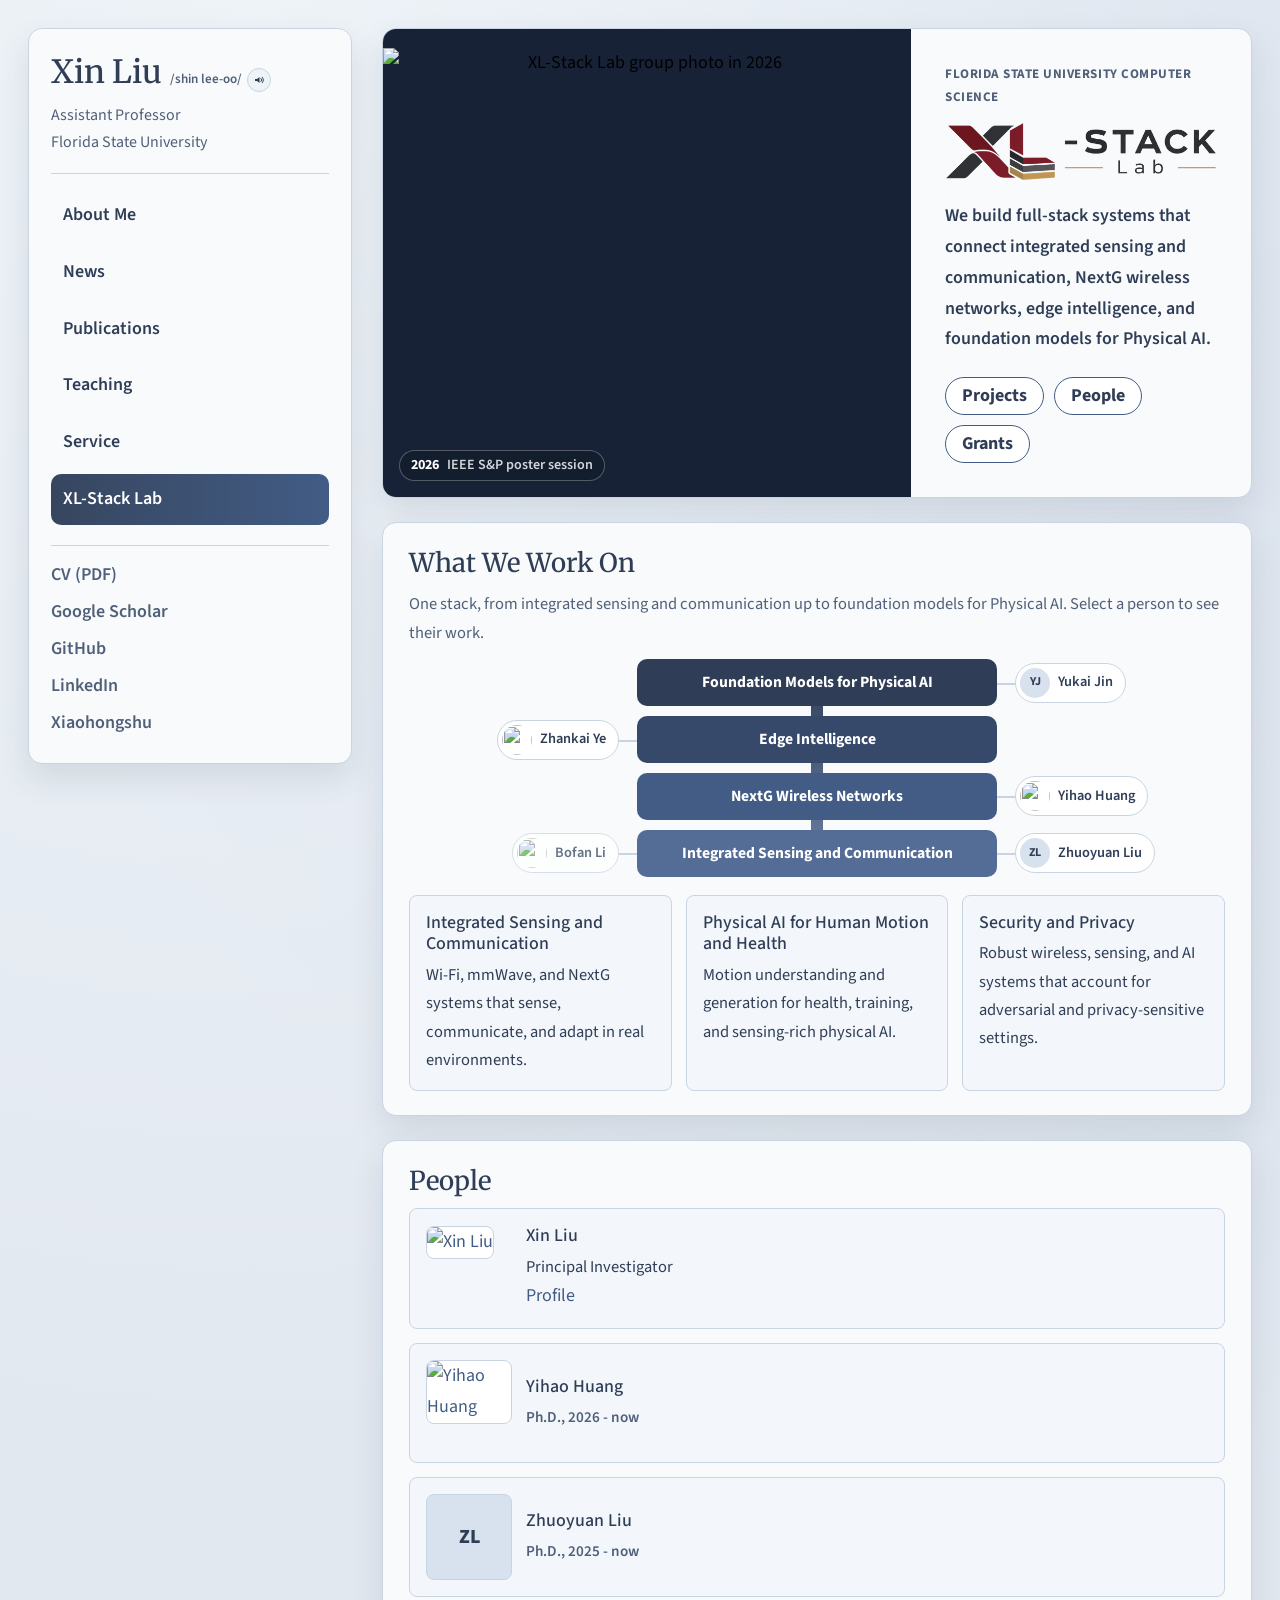
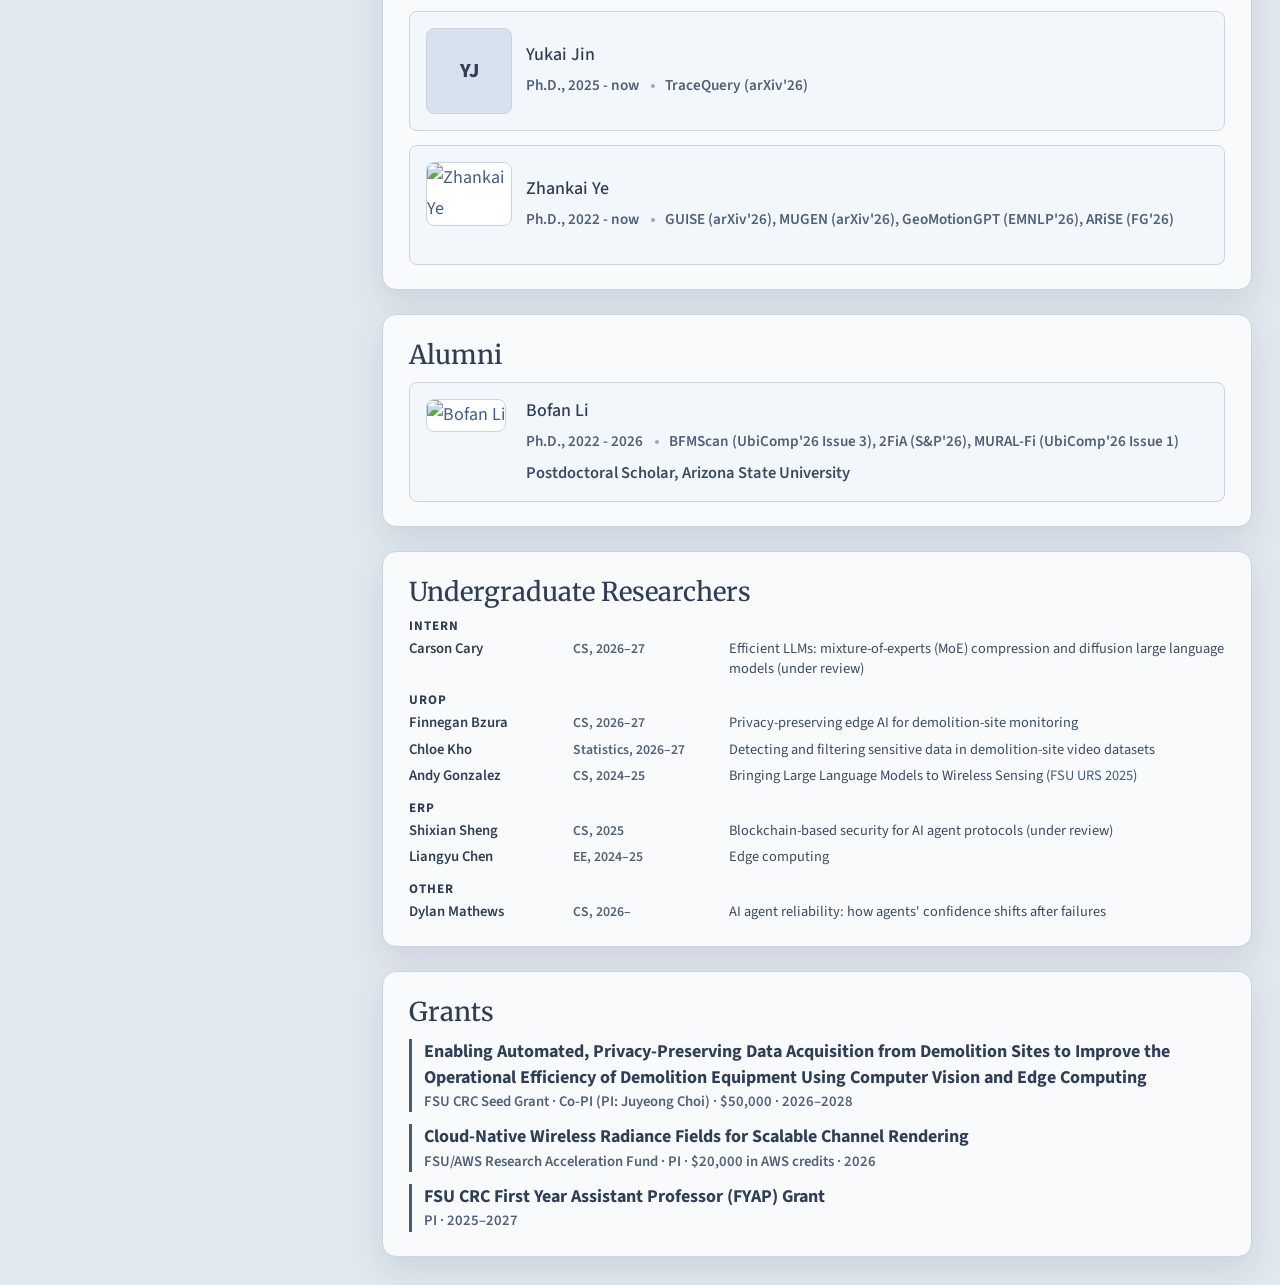
==== commit 0b26c8fa: "Rename the AXIS preprint to GUISE and add its project page, code, and BibTeX The narrative-wrapping " ====
--- a/lab.html
+++ b/lab.html
@@ -160,7 +160,7 @@
           <article class="person-card">
             <div class="person-initials">YJ</div>
             <div class="person-copy">
-              <h3>Yukai Jin</h3>
+              <h3><a href="https://fish1928.github.io/" target="_blank" rel="noopener noreferrer">Yukai Jin</a></h3>
               <p class="person-line">
                 <span class="person-meta">Ph.D., 2025 - now</span>
                 <span class="person-work">TraceQuery (<a href="https://github.com/fish1928/tracequery" target="_blank" rel="noopener noreferrer">arXiv'26</a>)</span>
@@ -175,7 +175,7 @@
               <h3><a href="https://jye16.github.io" target="_blank" rel="noopener noreferrer">Zhankai Ye</a></h3>
               <p class="person-line">
                 <span class="person-meta">Ph.D., 2022 - now</span>
-                <span class="person-work">AXIS (<a href="https://arxiv.org/abs/2610.11005" target="_blank" rel="noopener noreferrer">arXiv'26</a>), MUGEN (<a href="https://arxiv.org/abs/2607.27581" target="_blank" rel="noopener noreferrer">arXiv'26</a>), GeoMotionGPT (<a href="https://arxiv.org/abs/2601.07632" target="_blank" rel="noopener noreferrer">EMNLP'26</a>), ARiSE (<a href="https://doi.org/10.1109/FG67764.2026.11557074" target="_blank" rel="noopener noreferrer">FG'26</a>)</span>
+                <span class="person-work">GUISE (<a href="https://arxiv.org/abs/2610.11005" target="_blank" rel="noopener noreferrer">arXiv'26</a>), MUGEN (<a href="https://arxiv.org/abs/2607.27581" target="_blank" rel="noopener noreferrer">arXiv'26</a>), GeoMotionGPT (<a href="https://arxiv.org/abs/2601.07632" target="_blank" rel="noopener noreferrer">EMNLP'26</a>), ARiSE (<a href="https://doi.org/10.1109/FG67764.2026.11557074" target="_blank" rel="noopener noreferrer">FG'26</a>)</span>
               </p>
             </div>
           </article>
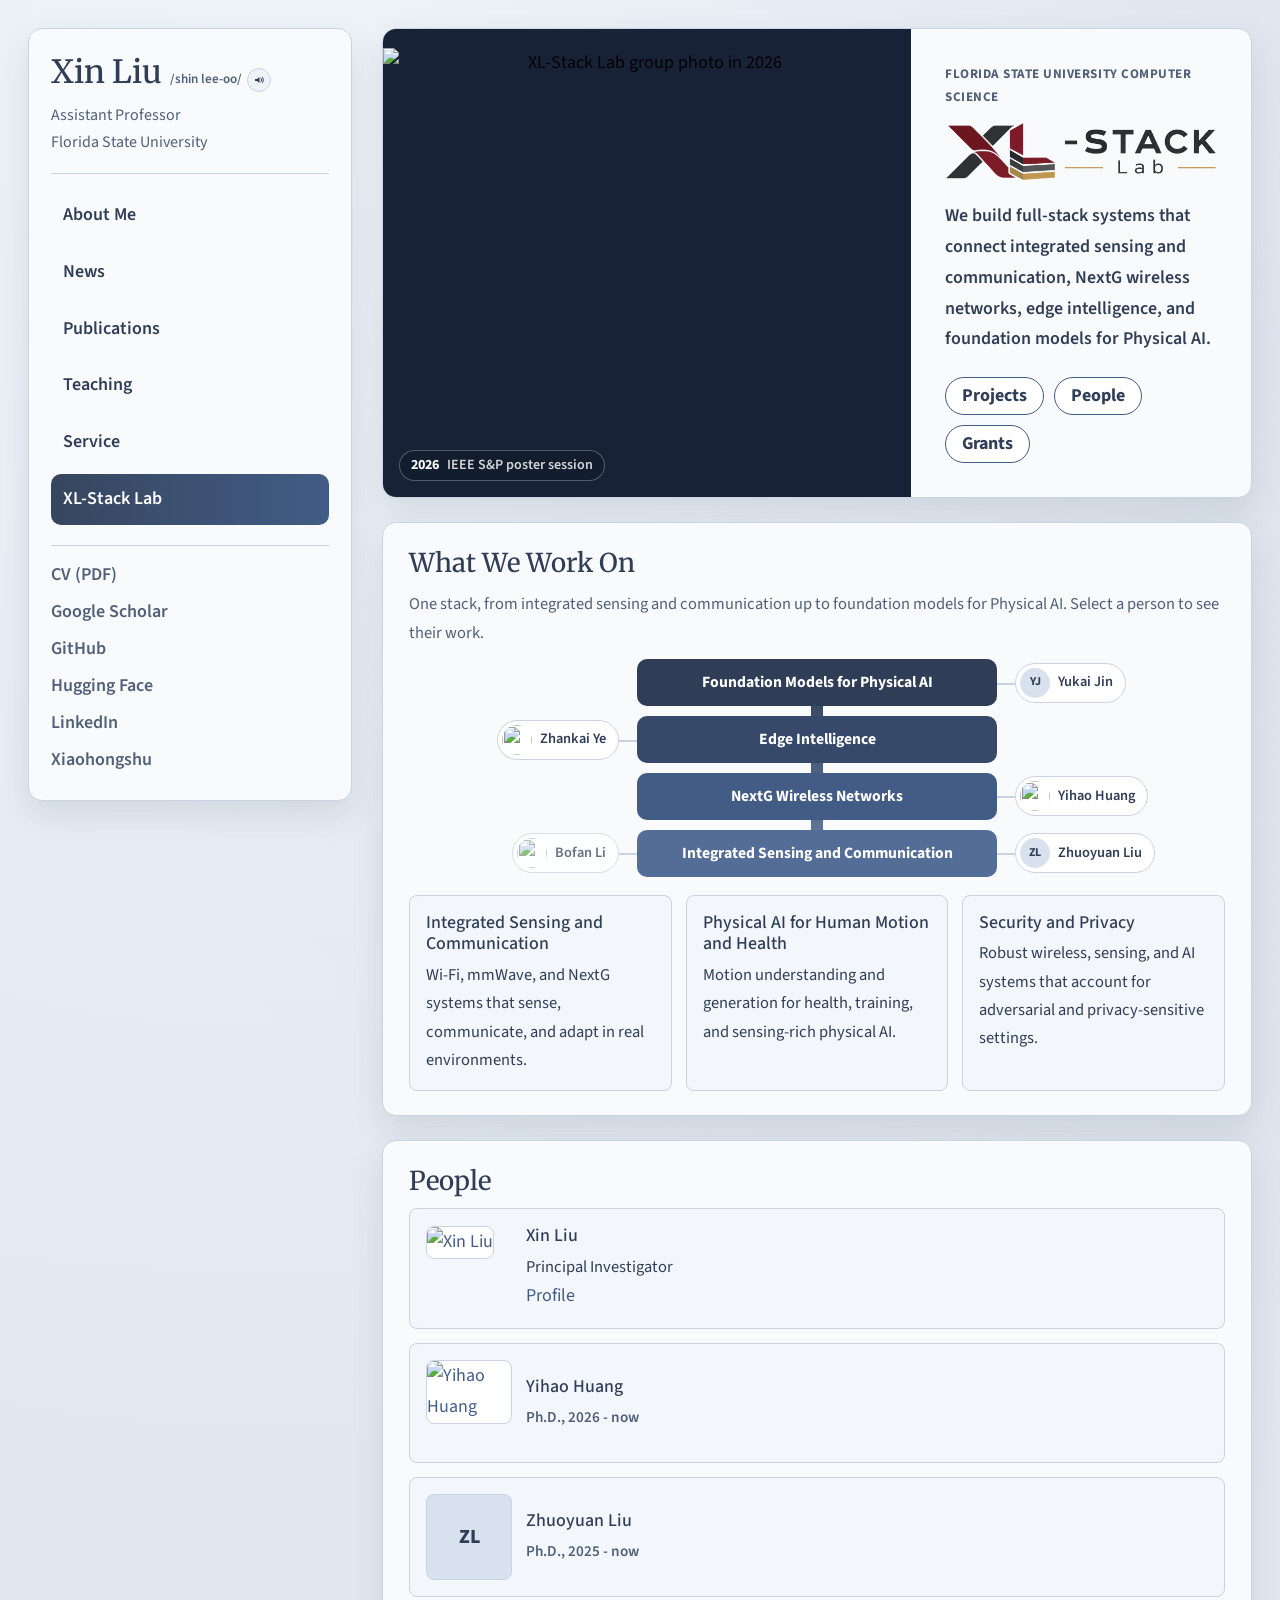
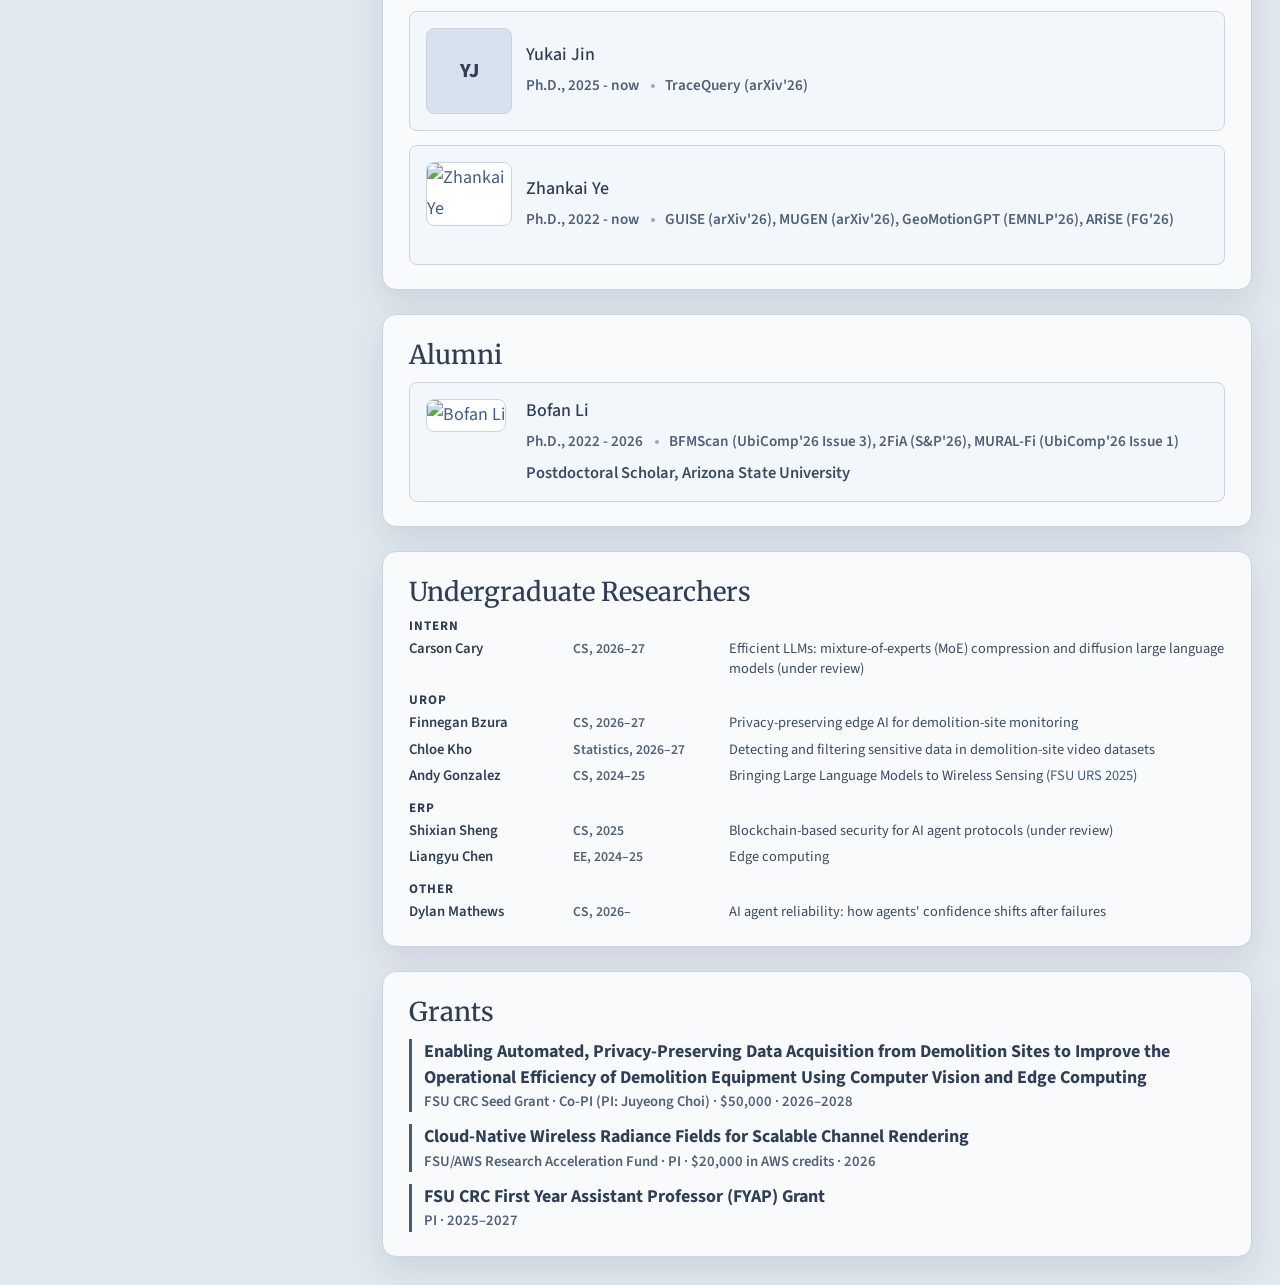
==== commit ead78d49: "Link the GUISE dataset on Hugging Face and the lab's HF organization" ====
--- a/lab.html
+++ b/lab.html
@@ -64,6 +64,7 @@
           <a href="./publication/cv_xinliu_fsu.pdf" target="_blank" rel="noopener noreferrer">CV (PDF)</a>
           <a href="https://scholar.google.com/citations?user=w-GyGM4AAAAJ&hl=en" target="_blank" rel="noopener noreferrer">Google Scholar</a>
           <a href="https://github.com/xlstacklab" target="_blank" rel="noopener noreferrer">GitHub</a>
+          <a href="https://huggingface.co/xl-stack-lab" target="_blank" rel="noopener noreferrer">Hugging Face</a>
           <a href="https://www.linkedin.com/in/xin-liu-57a834229/" target="_blank" rel="noopener noreferrer">LinkedIn</a>
           <a href="https://www.xiaohongshu.com/user/profile/6011a155000000000101c7c3" target="_blank" rel="noopener noreferrer">Xiaohongshu</a>
         </div>
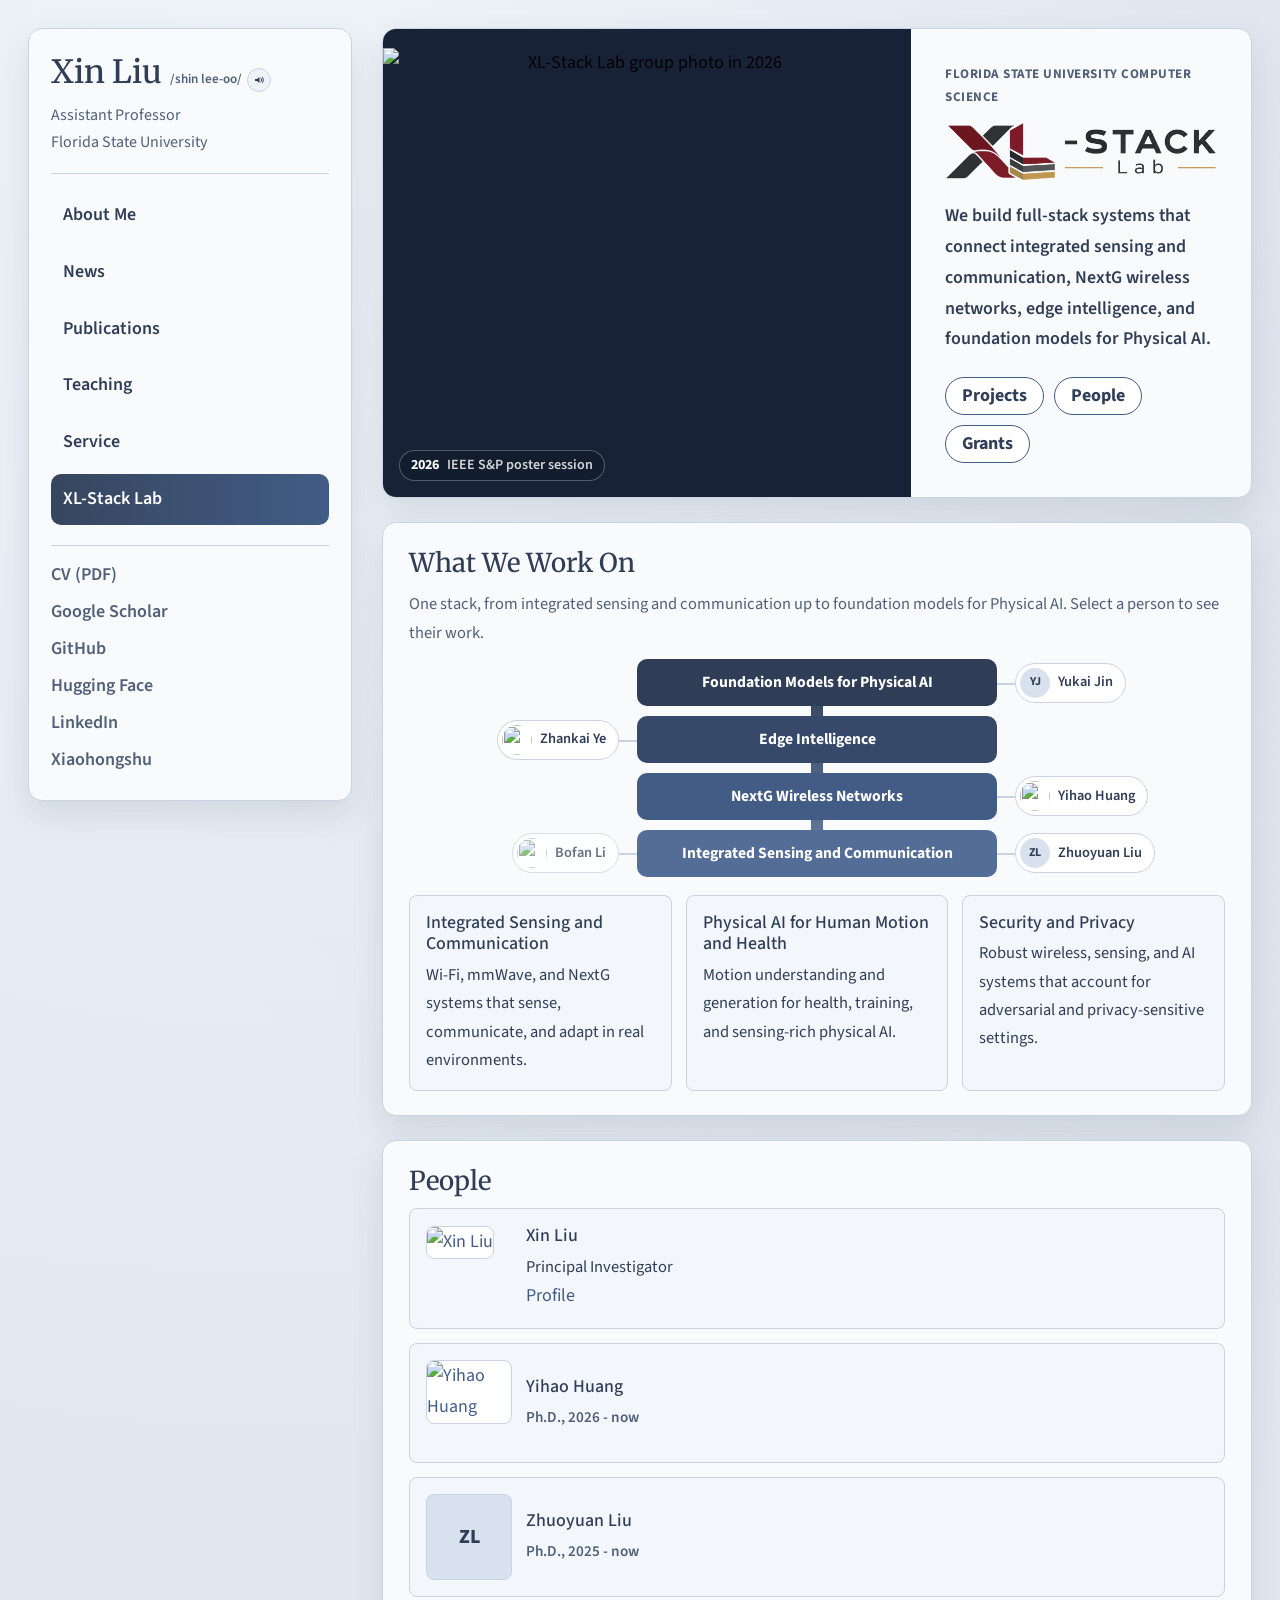
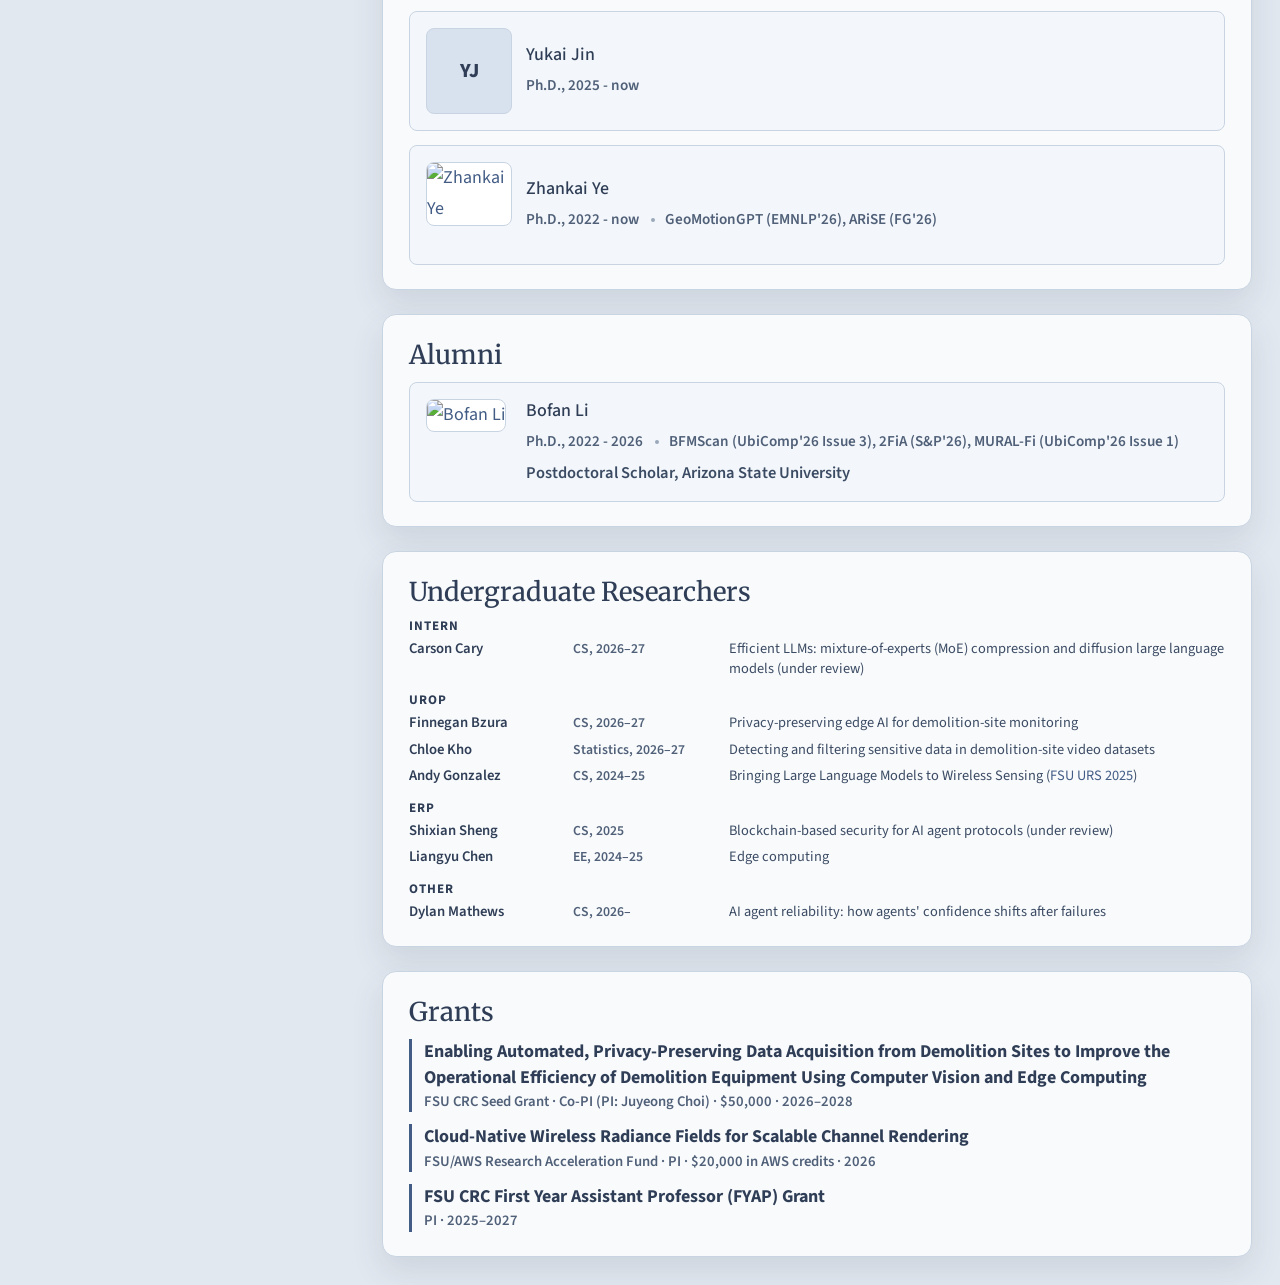
==== commit 4b772611: "Hide under-review preprints site-wide to respect double-blind review" ====
--- a/lab.html
+++ b/lab.html
@@ -164,7 +164,9 @@
               <h3><a href="https://fish1928.github.io/" target="_blank" rel="noopener noreferrer">Yukai Jin</a></h3>
               <p class="person-line">
                 <span class="person-meta">Ph.D., 2025 - now</span>
+                <!-- TraceQuery is under double-blind review; restore once the decision is out:
                 <span class="person-work">TraceQuery (<a href="https://github.com/fish1928/tracequery" target="_blank" rel="noopener noreferrer">arXiv'26</a>)</span>
+                -->
               </p>
             </div>
           </article>
@@ -176,7 +178,8 @@
               <h3><a href="https://jye16.github.io" target="_blank" rel="noopener noreferrer">Zhankai Ye</a></h3>
               <p class="person-line">
                 <span class="person-meta">Ph.D., 2022 - now</span>
-                <span class="person-work">GUISE (<a href="https://arxiv.org/abs/2610.11005" target="_blank" rel="noopener noreferrer">arXiv'26</a>), MUGEN (<a href="https://arxiv.org/abs/2607.27581" target="_blank" rel="noopener noreferrer">arXiv'26</a>), GeoMotionGPT (<a href="https://arxiv.org/abs/2601.07632" target="_blank" rel="noopener noreferrer">EMNLP'26</a>), ARiSE (<a href="https://doi.org/10.1109/FG67764.2026.11557074" target="_blank" rel="noopener noreferrer">FG'26</a>)</span>
+                <!-- GUISE and MUGEN are under double-blind review; restore them here once decisions are out. -->
+                <span class="person-work">GeoMotionGPT (<a href="https://arxiv.org/abs/2601.07632" target="_blank" rel="noopener noreferrer">EMNLP'26</a>), ARiSE (<a href="https://doi.org/10.1109/FG67764.2026.11557074" target="_blank" rel="noopener noreferrer">FG'26</a>)</span>
               </p>
             </div>
           </article>
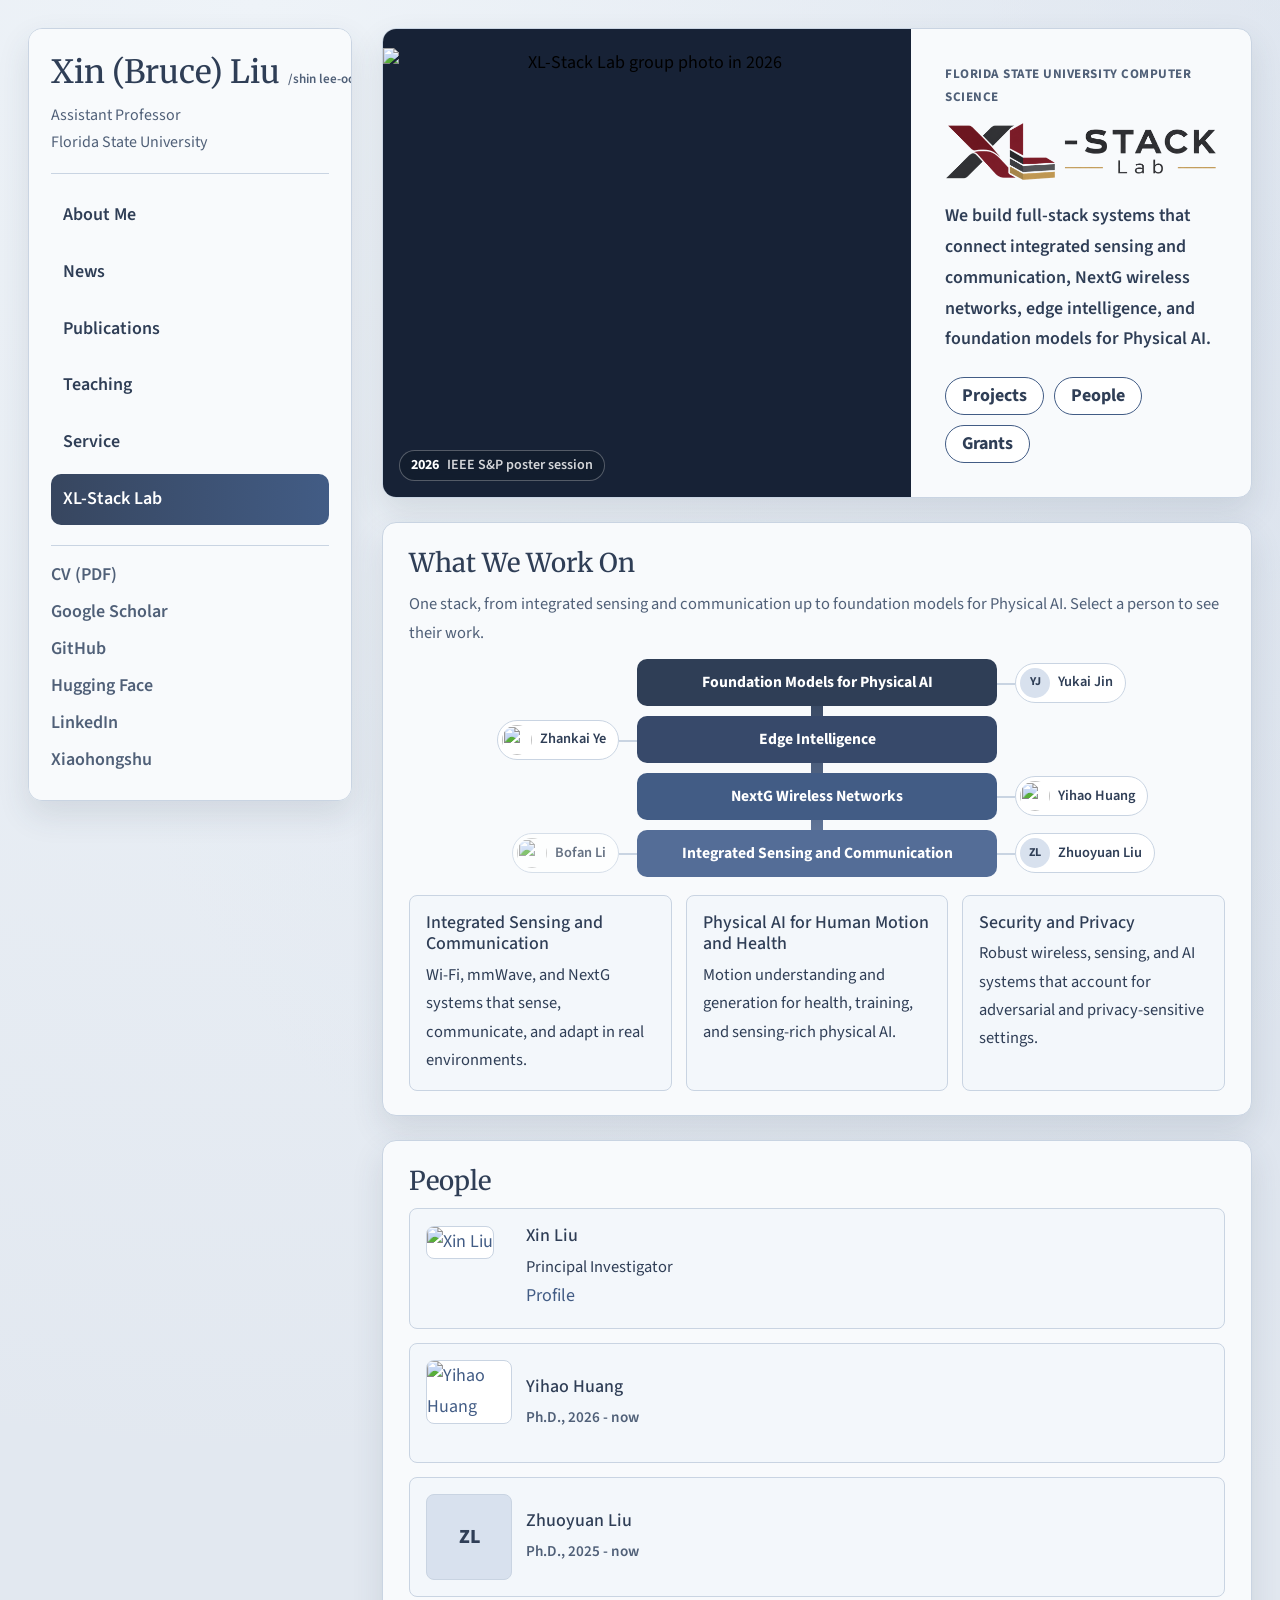
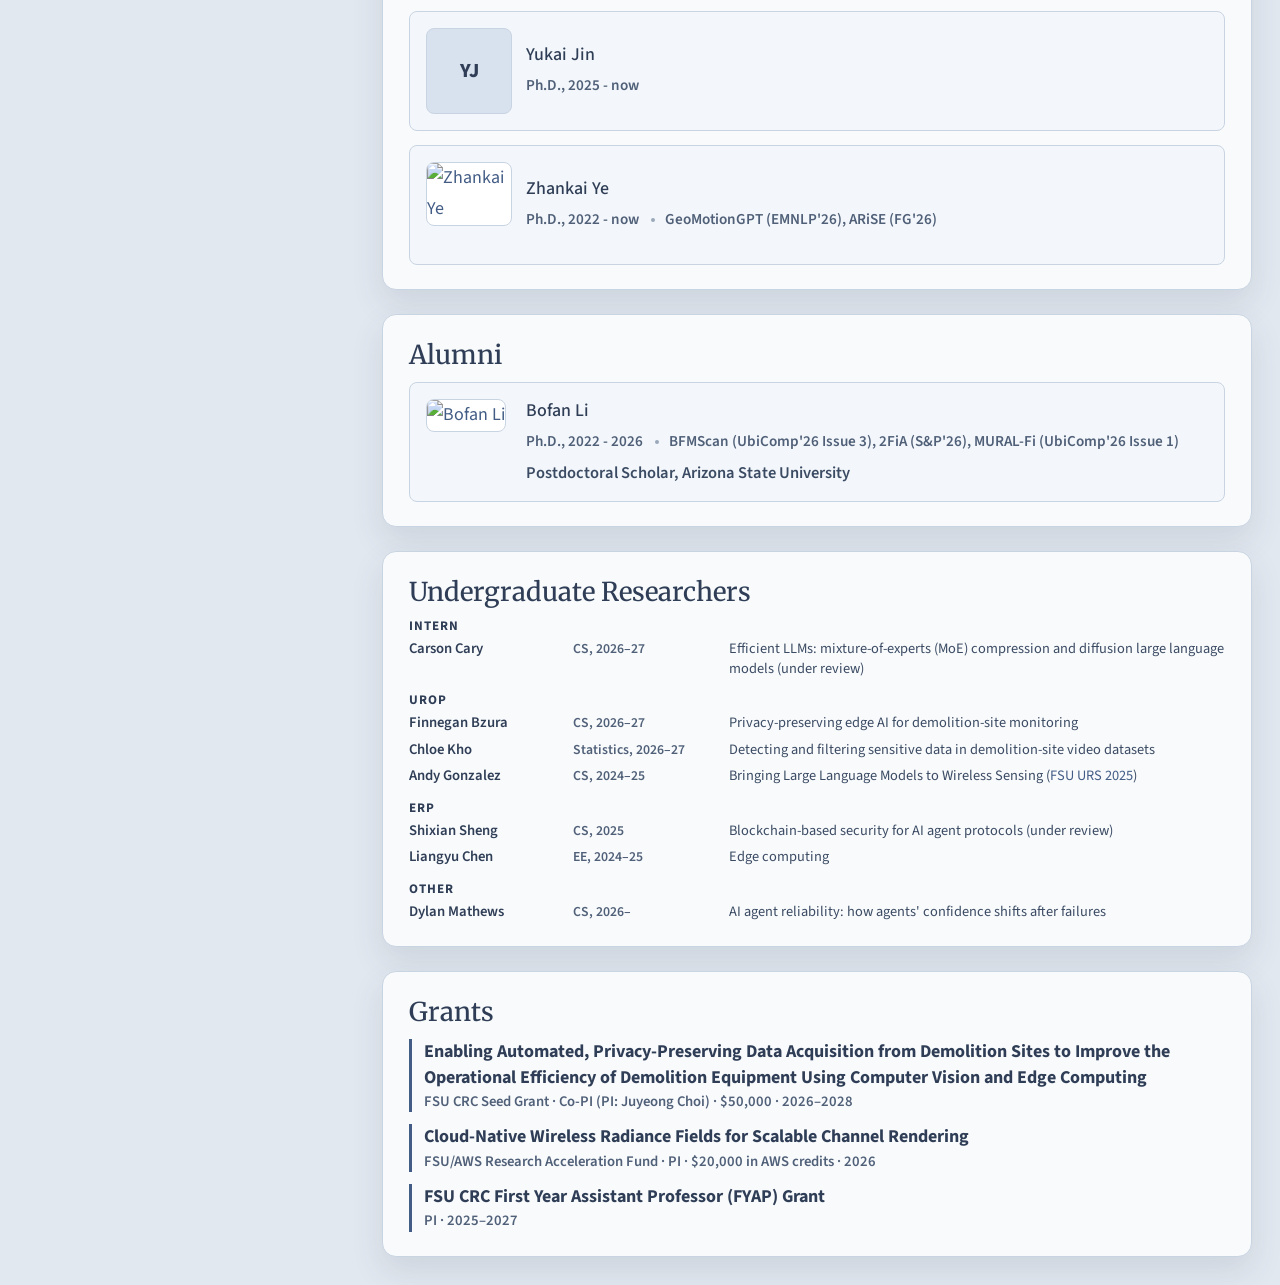
==== commit a25b653f: "Show the name as Xin (Bruce) Liu in the sidebar and page titles" ====
--- a/lab.html
+++ b/lab.html
@@ -3,7 +3,7 @@
 <head>
   <meta charset="UTF-8">
   <meta name="viewport" content="width=device-width, initial-scale=1.0">
-  <title>XL-Stack Lab | Xin Liu</title>
+  <title>XL-Stack Lab | Xin (Bruce) Liu</title>
   <link rel="icon" type="image/png" href="Figure/headshot.png">
   <link rel="preconnect" href="https://fonts.googleapis.com">
   <link rel="preconnect" href="https://fonts.gstatic.com" crossorigin>
@@ -18,7 +18,7 @@
       <div class="sidebar-inner">
       <div class="brand-block">
         <h1 class="brand-name">
-          <span class="name-text">Xin Liu</span>
+          <span class="name-text">Xin (Bruce) Liu</span>
           <span class="name-meta">
             <span class="pronunciation" aria-label="Pronunciation">/shin lee-oo/</span>
             <button class="audio-btn" id="play-name" type="button" aria-label="Play pronunciation" title="Play pronunciation">
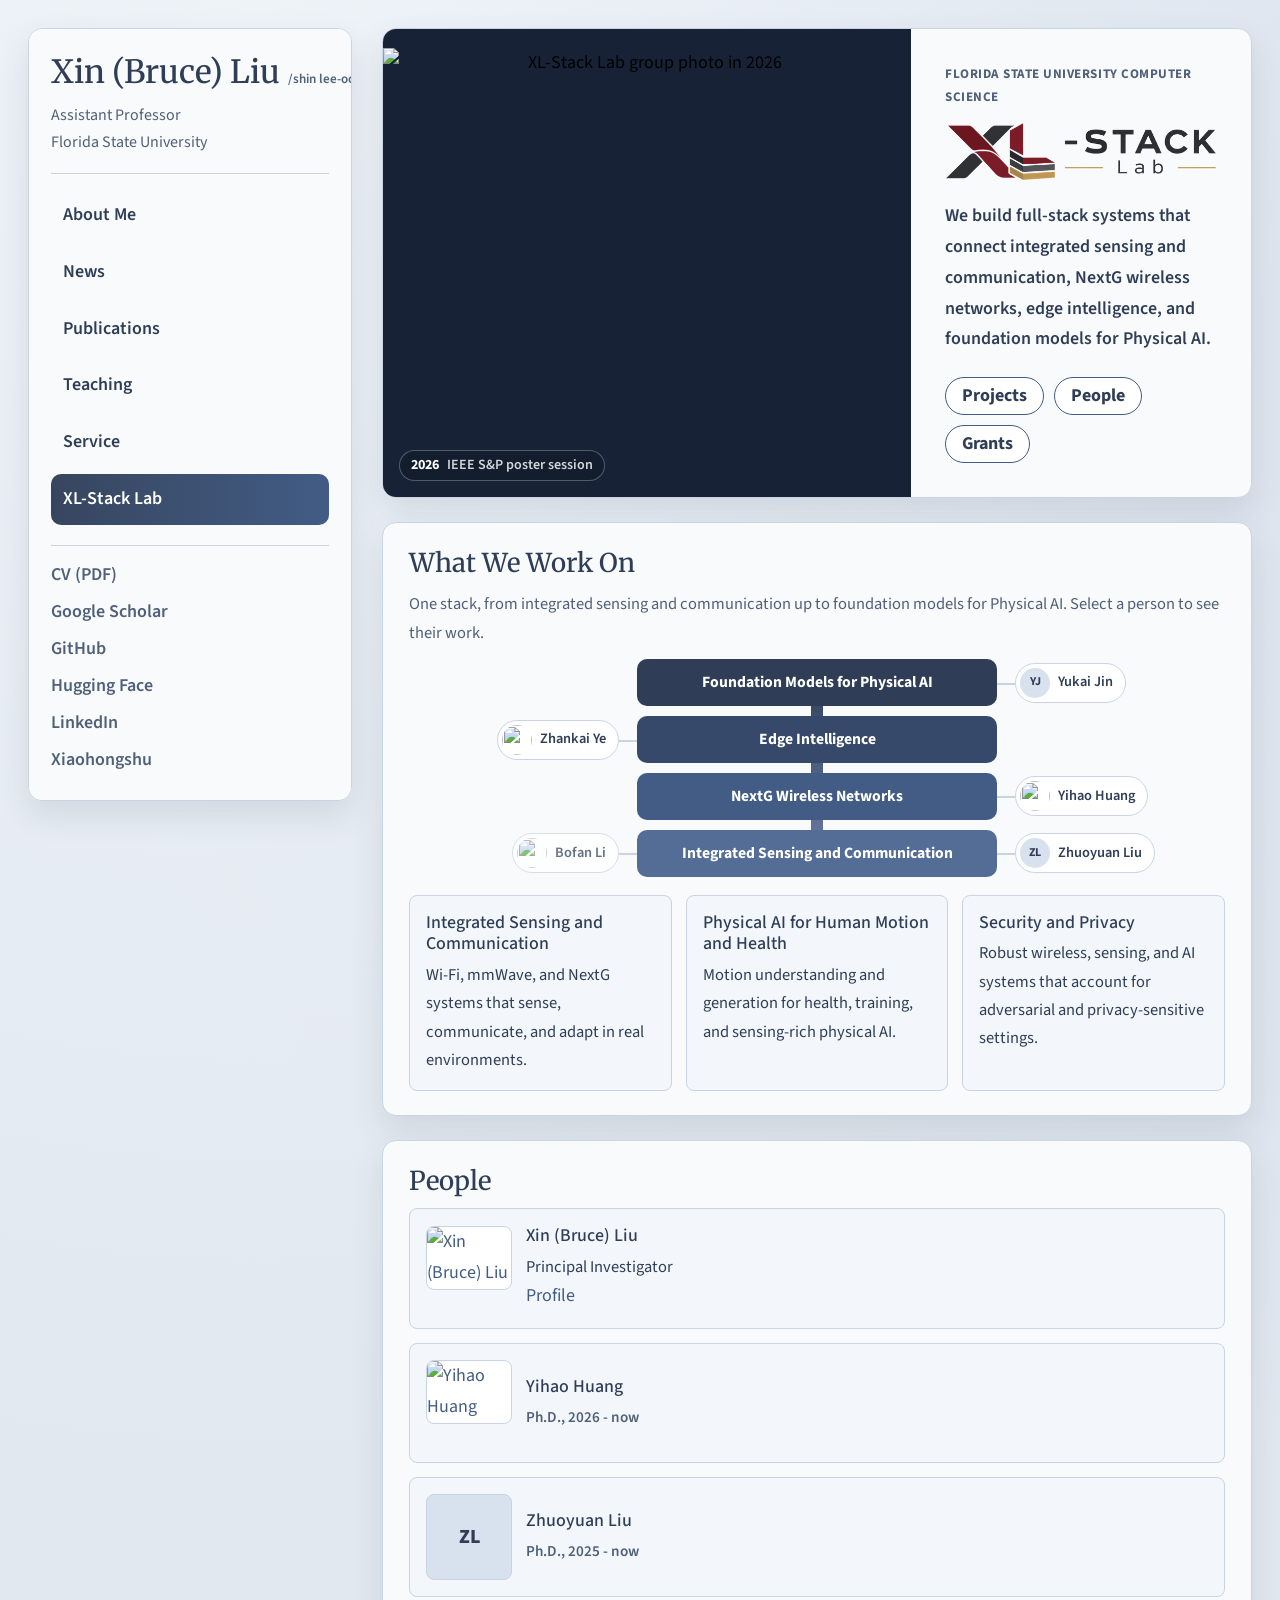
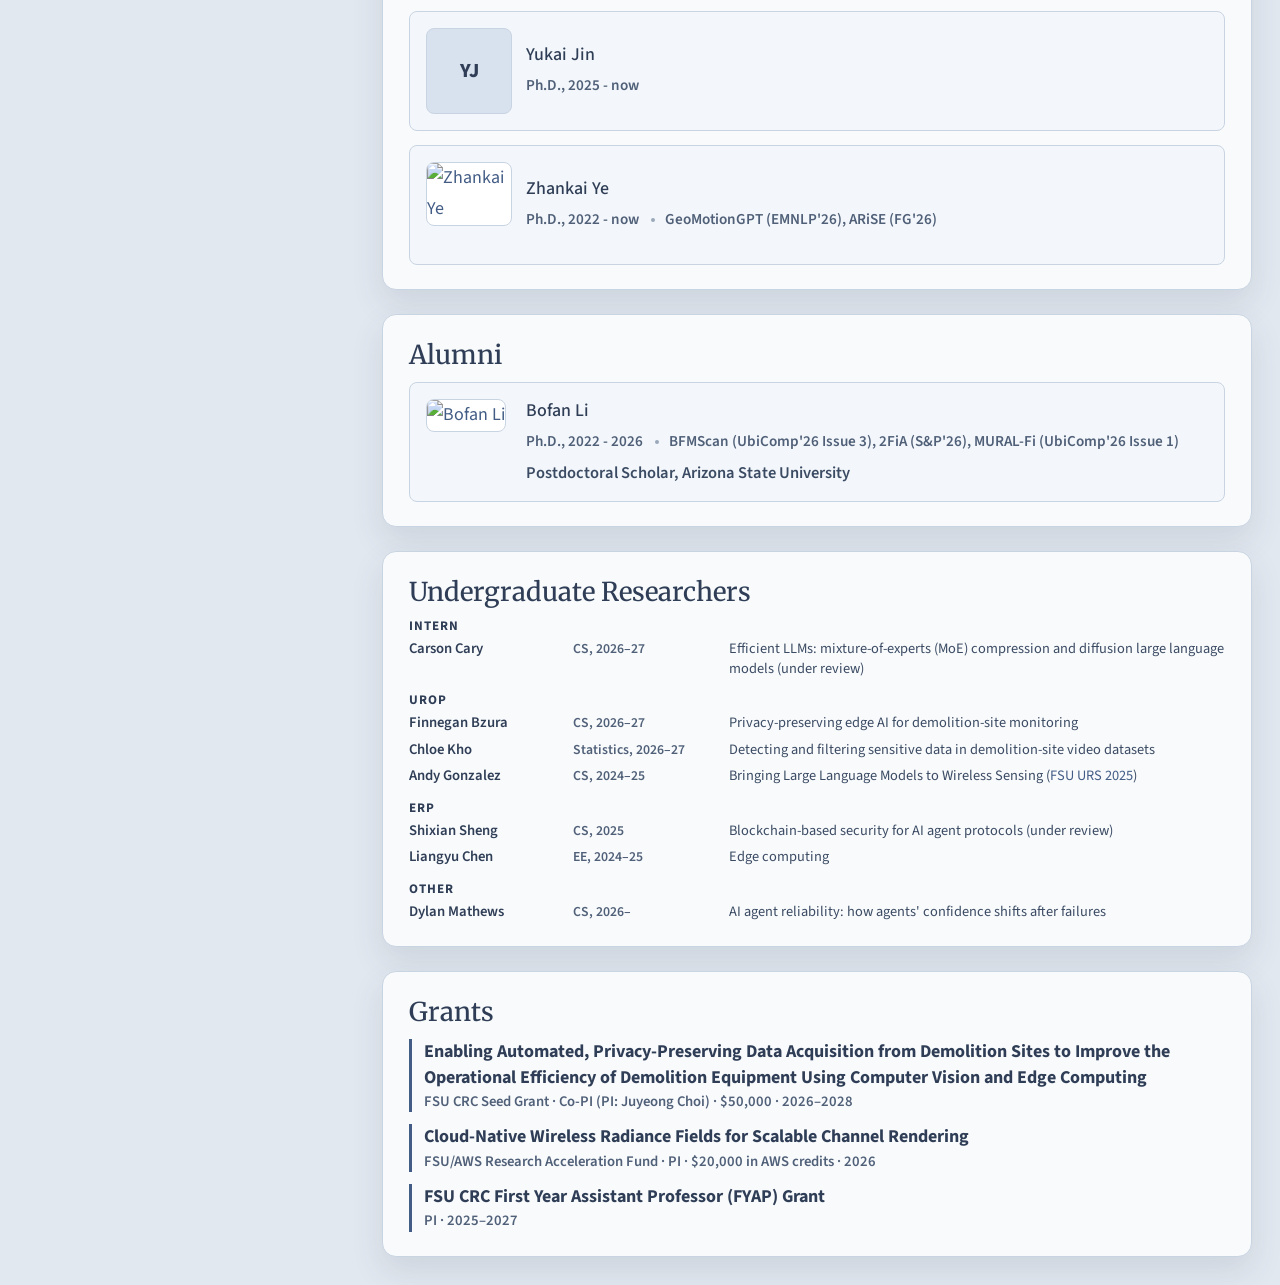
==== commit ee145a85: "Use Xin (Bruce) Liu everywhere except publication author lists" ====
--- a/lab.html
+++ b/lab.html
@@ -133,11 +133,11 @@
         </div>
         <div class="people-grid">
           <article class="person-card principal-card">
-            <a class="person-photo-link" href="index.html" aria-label="Open Xin Liu profile">
-              <img src="Figure/headshot-team.png?v=20260702b" alt="Xin Liu">
+            <a class="person-photo-link" href="index.html" aria-label="Open Xin (Bruce) Liu profile">
+              <img src="Figure/headshot-team.png?v=20260702b" alt="Xin (Bruce) Liu">
             </a>
             <div class="person-copy">
-              <h3>Xin Liu</h3>
+              <h3>Xin (Bruce) Liu</h3>
               <p>Principal Investigator</p>
               <a href="index.html">Profile</a>
             </div>
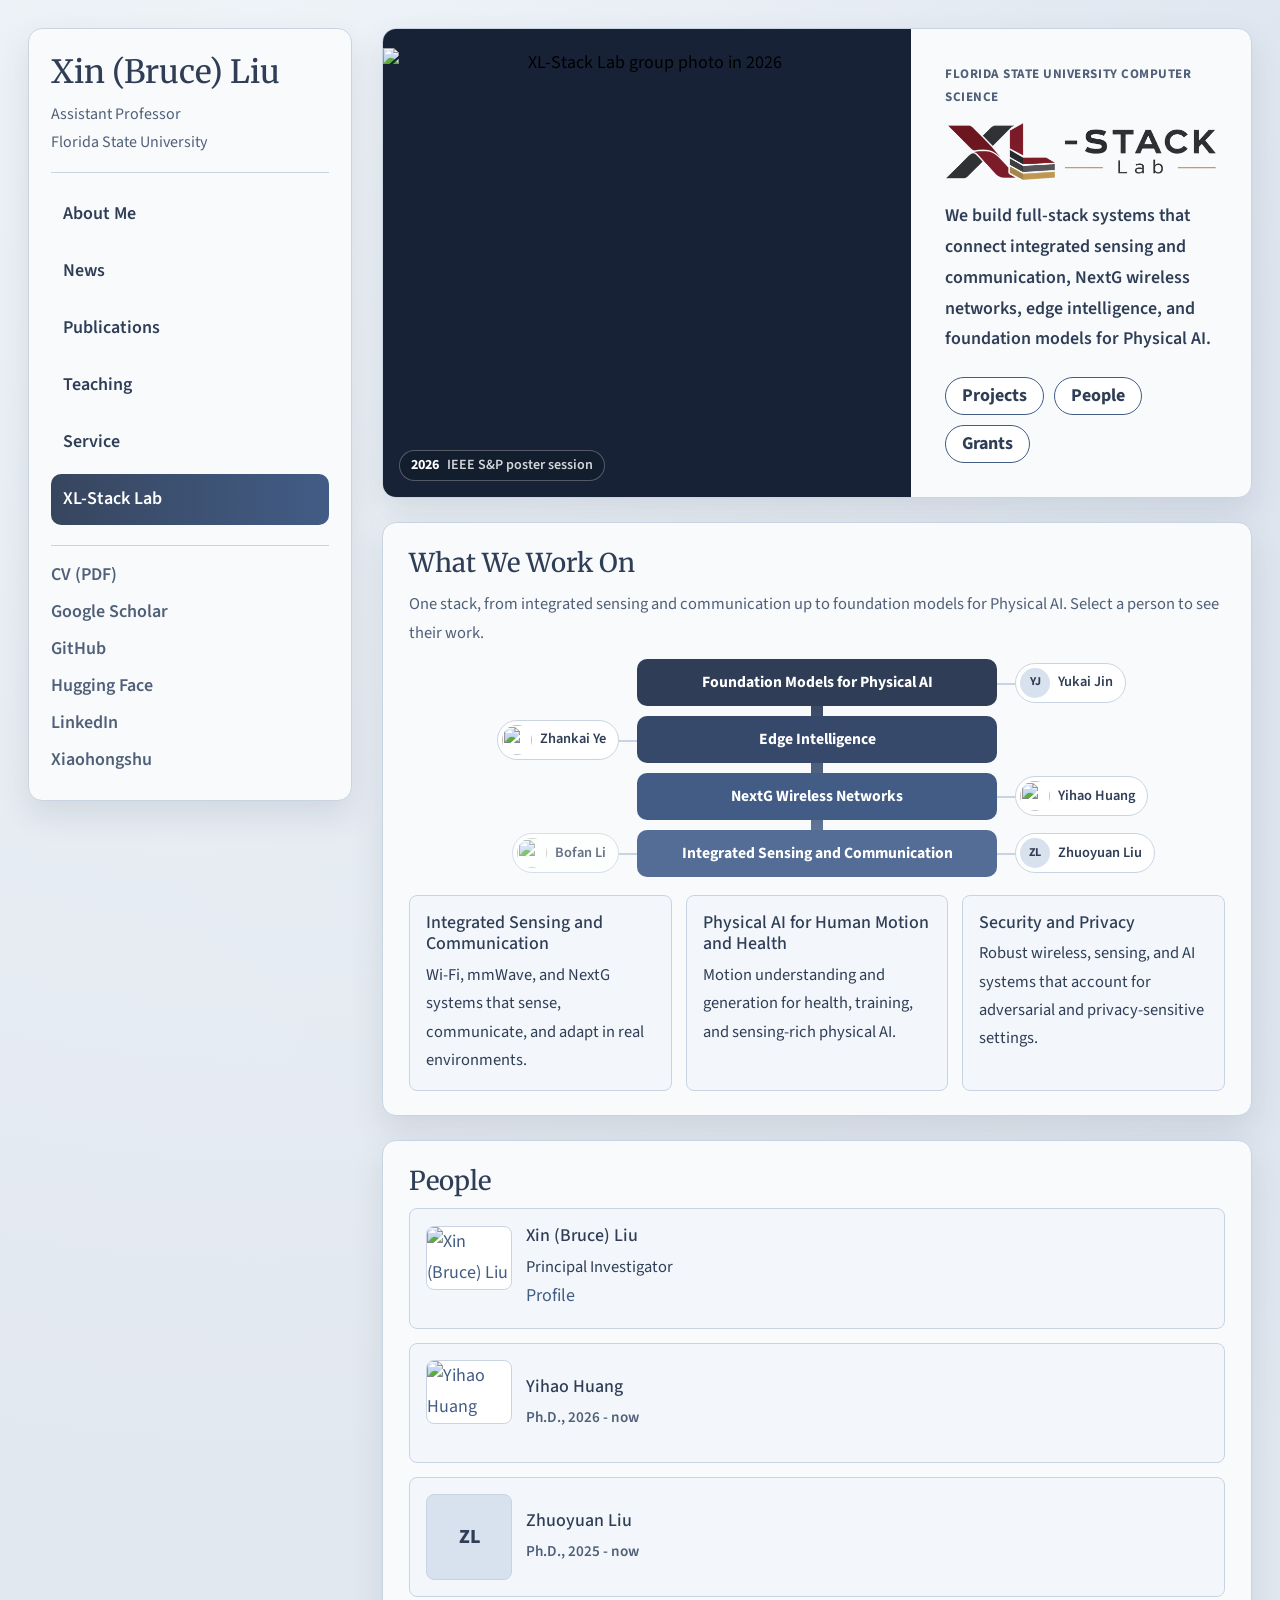
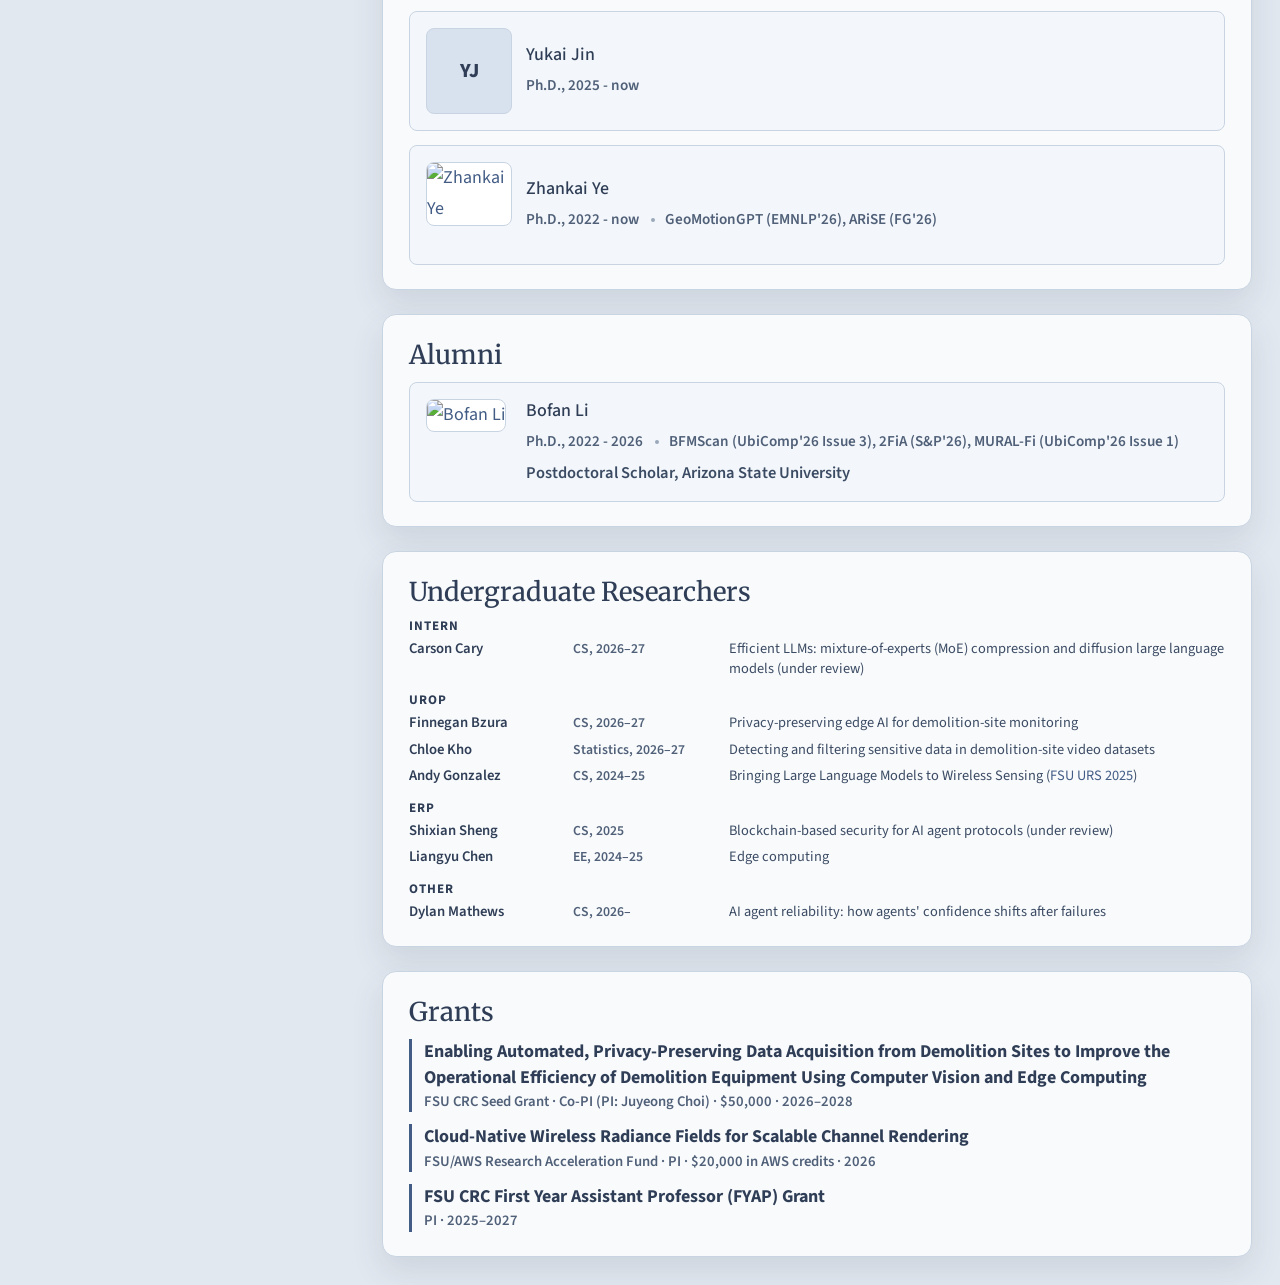
==== commit 898be35f: "Retire the pronunciation guide now that Bruce is in the name; fix the blurred group-photo path" ====
--- a/lab.html
+++ b/lab.html
@@ -19,6 +19,7 @@
       <div class="brand-block">
         <h1 class="brand-name">
           <span class="name-text">Xin (Bruce) Liu</span>
+          <!-- Pronunciation guide retired: "Bruce" does the job now.
           <span class="name-meta">
             <span class="pronunciation" aria-label="Pronunciation">/shin lee-oo/</span>
             <button class="audio-btn" id="play-name" type="button" aria-label="Play pronunciation" title="Play pronunciation">
@@ -29,6 +30,8 @@
               </svg>
             </button>
           </span>
+          -->
+
         </h1>
         <p class="brand-role">
           <button class="brand-role-link" type="button" onclick="window.location.href='https://mapmyvisitors.com/web/1c5sw'" aria-label="Open website visitor analytics page">Assistant Professor</button><br>
@@ -75,7 +78,7 @@
       <header class="lab-hero">
         <div class="lab-photo-stage lab-photo-carousel" aria-label="XL-Stack Lab photo carousel">
           <div class="lab-photo-track">
-            <figure class="lab-photo-slide" style="--slide-image: url('Figure/group_2026.jpg');">
+            <figure class="lab-photo-slide" style="--slide-image: url('/Figure/group_2026.jpg');">
               <button class="lab-photo-open" type="button" data-photo-src="Figure/group_2026.jpg" data-photo-alt="XL-Stack Lab group photo in 2026" aria-label="Open 2026 XL-Stack Lab photo">
                 <img src="Figure/group_2026.jpg" alt="XL-Stack Lab group photo in 2026">
               </button>
